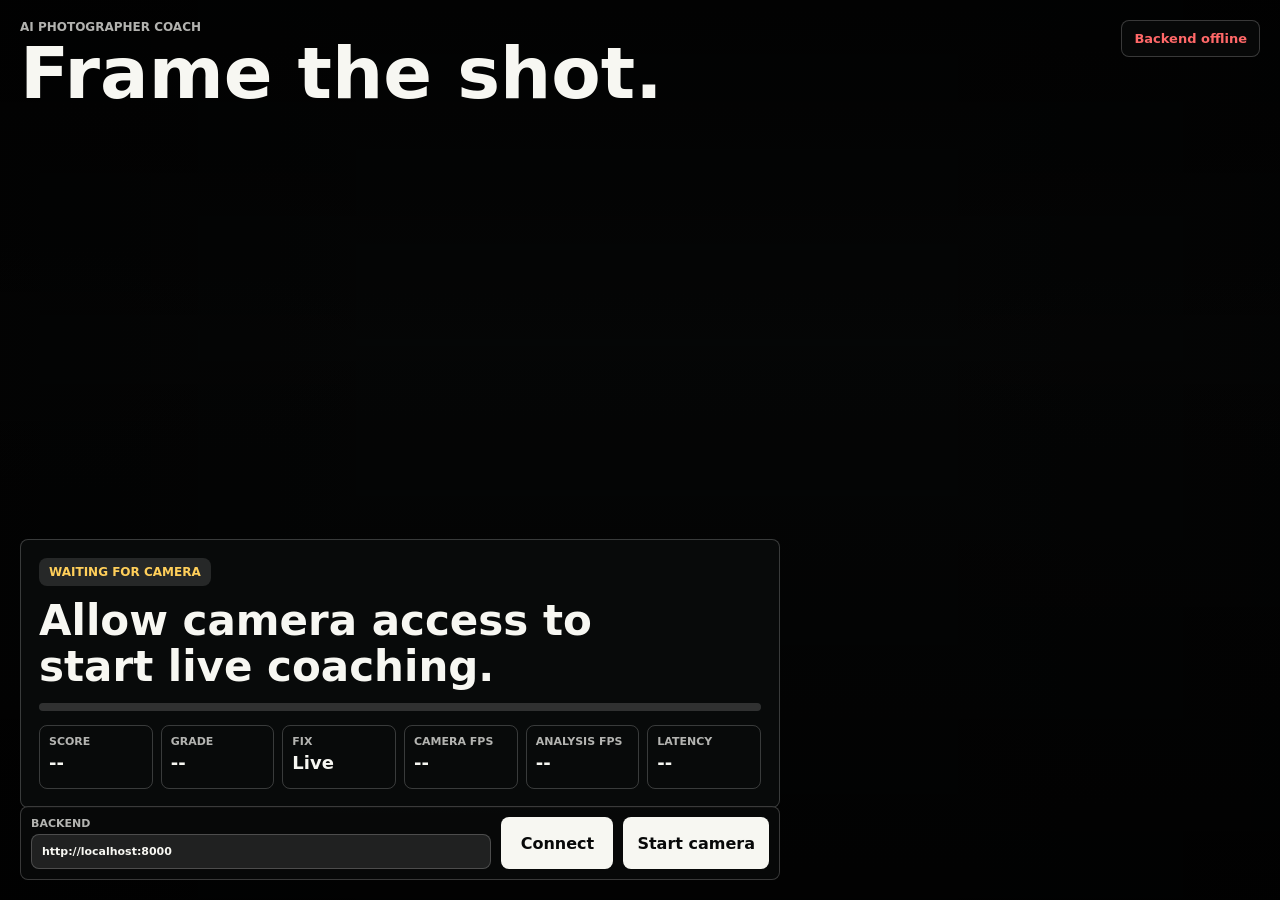
==== Frontend/index.html @ 789a9166 "Initial commit" ====
<!doctype html>
<html lang="en">
  <head>
    <meta charset="utf-8" />
    <meta name="viewport" content="width=device-width, initial-scale=1" />
    <title>AI Photographer Coach</title>
    <link rel="stylesheet" href="styles.css" />
  </head>
  <body>
    <main class="camera-shell">
      <video id="camera" autoplay playsinline muted></video>
      <canvas id="frameCanvas" width="640" height="480" aria-hidden="true"></canvas>

      <section class="top-strip" aria-label="Connection">
        <div>
          <p class="eyebrow">AI Photographer Coach</p>
          <h1>Frame the shot.</h1>
        </div>
        <div class="status-pill" id="serverStatus">Checking backend</div>
      </section>

      <section class="coach-panel" aria-live="polite">
        <div class="readiness" id="readyState">Waiting for camera</div>
        <p class="coach-message" id="coachMessage">Allow camera access to start live coaching.</p>
        <div class="meter">
          <div class="meter-fill" id="scoreMeter"></div>
        </div>
        <div class="metrics-grid">
          <div>
            <span>Score</span>
            <strong id="scoreValue">--</strong>
          </div>
          <div>
            <span>Grade</span>
            <strong id="gradeValue">--</strong>
          </div>
          <div>
            <span>Fix</span>
            <strong id="weakestValue">Live</strong>
          </div>
          <div>
            <span>Camera FPS</span>
            <strong id="captureFps">--</strong>
          </div>
          <div>
            <span>Analysis FPS</span>
            <strong id="analysisFps">--</strong>
          </div>
          <div>
            <span>Latency</span>
            <strong id="latencyValue">--</strong>
          </div>
        </div>
      </section>

      <section class="control-bar" aria-label="Controls">
        <label>
          Backend
          <input id="backendUrl" type="url" value="http://localhost:8000" />
        </label>
        <button id="connectButton" type="button">Connect</button>
        <button id="cameraButton" type="button">Start camera</button>
      </section>
    </main>

    <script src="app.js"></script>
  </body>
</html>
---- Frontend/styles.css ----
:root {
  --ink: #f7f7f2;
  --muted: rgba(247, 247, 242, 0.72);
  --panel: rgba(10, 12, 12, 0.72);
  --panel-strong: rgba(10, 12, 12, 0.86);
  --line: rgba(255, 255, 255, 0.2);
  --ready: #43e07d;
  --warn: #ffcf5a;
  --alert: #ff6868;
  --accent: #4db5ff;
}

* {
  box-sizing: border-box;
}

html,
body {
  width: 100%;
  min-height: 100%;
  margin: 0;
  background: #050606;
  color: var(--ink);
  font-family: Inter, ui-sans-serif, system-ui, -apple-system, BlinkMacSystemFont, "Segoe UI", sans-serif;
}

button,
input {
  font: inherit;
}

.camera-shell {
  position: relative;
  min-height: 100vh;
  overflow: hidden;
  background: #050606;
}

#camera {
  position: absolute;
  inset: 0;
  width: 100%;
  height: 100%;
  object-fit: cover;
  background: #050606;
}

#frameCanvas {
  position: absolute;
  width: 1px;
  height: 1px;
  opacity: 0;
  pointer-events: none;
}

.camera-shell::after {
  content: "";
  position: absolute;
  inset: 0;
  pointer-events: none;
  background:
    linear-gradient(180deg, rgba(0, 0, 0, 0.68) 0%, rgba(0, 0, 0, 0.08) 38%, rgba(0, 0, 0, 0.7) 100%),
    linear-gradient(90deg, rgba(0, 0, 0, 0.46), transparent 34%, transparent 66%, rgba(0, 0, 0, 0.32));
}

.top-strip,
.coach-panel,
.control-bar {
  position: absolute;
  z-index: 2;
}

.top-strip {
  top: 0;
  left: 0;
  right: 0;
  display: flex;
  align-items: flex-start;
  justify-content: space-between;
  gap: 16px;
  padding: 20px;
}

.eyebrow {
  margin: 0 0 5px;
  color: var(--muted);
  font-size: 12px;
  font-weight: 800;
  letter-spacing: 0;
  text-transform: uppercase;
}

h1 {
  margin: 0;
  font-size: clamp(34px, 6vw, 72px);
  line-height: 0.95;
  letter-spacing: 0;
}

.status-pill {
  max-width: 240px;
  border: 1px solid var(--line);
  border-radius: 8px;
  background: var(--panel);
  padding: 10px 12px;
  color: var(--muted);
  font-size: 13px;
  font-weight: 800;
  text-align: right;
  backdrop-filter: blur(14px);
}

.status-pill.ready {
  color: var(--ready);
}

.status-pill.error {
  color: var(--alert);
}

.coach-panel {
  left: 20px;
  right: 20px;
  bottom: 92px;
  max-width: 760px;
  border: 1px solid var(--line);
  border-radius: 8px;
  background: var(--panel-strong);
  padding: 18px;
  backdrop-filter: blur(16px);
}

.readiness {
  width: fit-content;
  border-radius: 8px;
  background: rgba(255, 255, 255, 0.12);
  padding: 7px 10px;
  color: var(--warn);
  font-size: 12px;
  font-weight: 900;
  text-transform: uppercase;
}

.readiness.ready {
  color: var(--ready);
}

.coach-message {
  margin: 12px 0 14px;
  max-width: 680px;
  font-size: clamp(24px, 4vw, 42px);
  line-height: 1.08;
  font-weight: 900;
}

.meter {
  height: 8px;
  overflow: hidden;
  border-radius: 8px;
  background: rgba(255, 255, 255, 0.16);
}

.meter-fill {
  width: 0%;
  height: 100%;
  border-radius: 8px;
  background: var(--accent);
  transition: width 180ms ease, background 180ms ease;
}

.metrics-grid {
  display: grid;
  grid-template-columns: repeat(6, minmax(86px, 1fr));
  gap: 8px;
  margin-top: 14px;
}

.metrics-grid div {
  min-height: 64px;
  border: 1px solid var(--line);
  border-radius: 8px;
  padding: 9px;
}

.metrics-grid span,
.control-bar label {
  display: block;
  color: var(--muted);
  font-size: 11px;
  font-weight: 800;
  text-transform: uppercase;
}

.metrics-grid strong {
  display: block;
  margin-top: 6px;
  overflow: hidden;
  color: var(--ink);
  font-size: 18px;
  line-height: 1.05;
  font-weight: 900;
  text-overflow: ellipsis;
  white-space: nowrap;
}

.control-bar {
  left: 20px;
  right: 20px;
  bottom: 20px;
  display: grid;
  grid-template-columns: minmax(180px, 1fr) auto auto;
  gap: 10px;
  max-width: 760px;
  border: 1px solid var(--line);
  border-radius: 8px;
  background: var(--panel);
  padding: 10px;
  backdrop-filter: blur(16px);
}

.control-bar input {
  width: 100%;
  margin-top: 4px;
  border: 1px solid var(--line);
  border-radius: 8px;
  background: rgba(255, 255, 255, 0.1);
  color: var(--ink);
  padding: 10px;
  outline: none;
}

.control-bar button {
  min-width: 112px;
  border: 0;
  border-radius: 8px;
  background: var(--ink);
  color: #080909;
  padding: 10px 14px;
  font-weight: 900;
  cursor: pointer;
}

.control-bar button.secondary {
  background: var(--accent);
}

@media (max-width: 760px) {
  .top-strip {
    padding: 14px;
  }

  .status-pill {
    max-width: 170px;
    font-size: 12px;
  }

  .coach-panel {
    left: 12px;
    right: 12px;
    bottom: 164px;
    padding: 14px;
  }

  .metrics-grid {
    grid-template-columns: repeat(2, minmax(0, 1fr));
  }

  .control-bar {
    left: 12px;
    right: 12px;
    bottom: 12px;
    grid-template-columns: 1fr 1fr;
  }

  .control-bar label {
    grid-column: 1 / -1;
  }
}
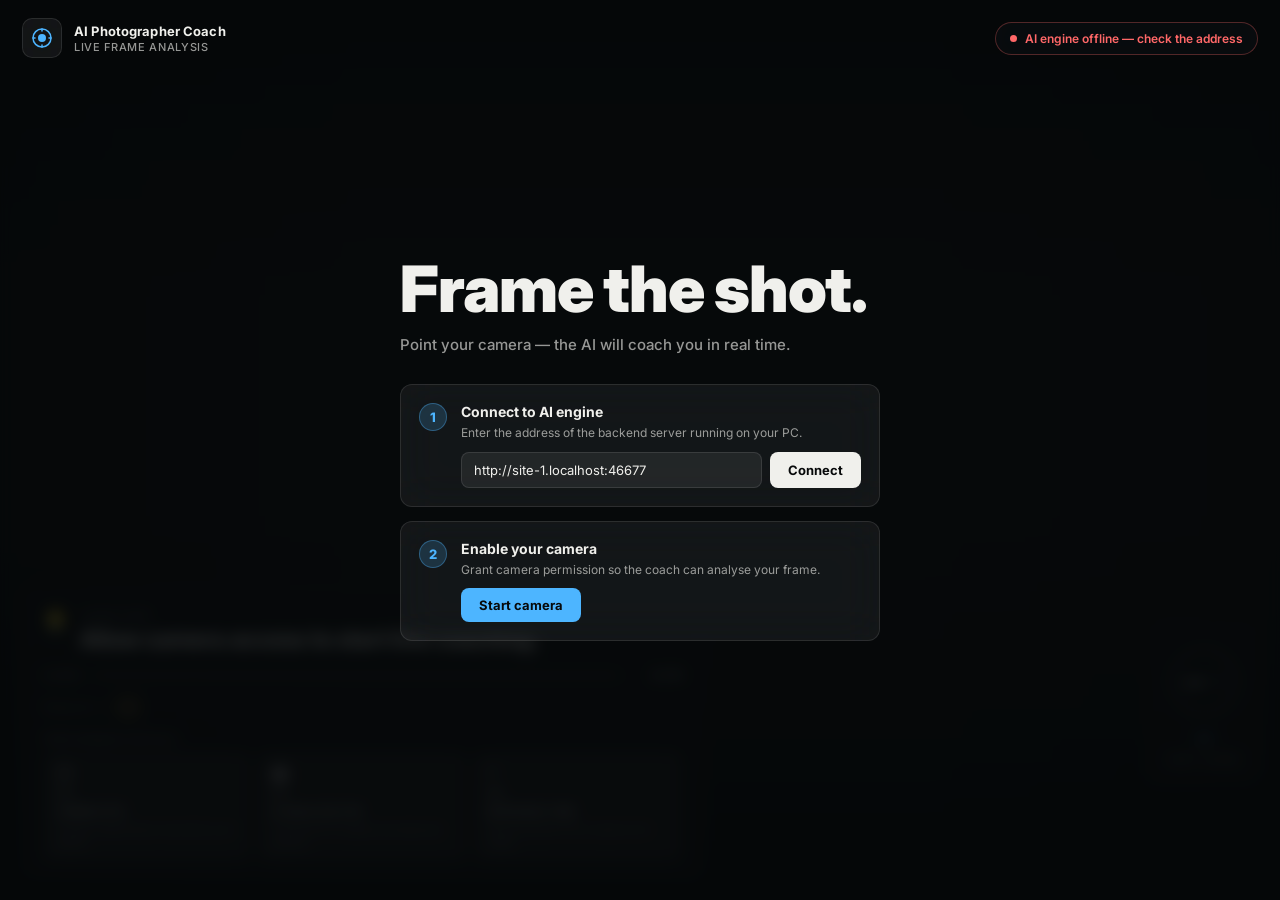
==== commit 389627f7: "camera switch, ui changes." ====
--- a/Frontend/index.html
+++ b/Frontend/index.html
@@ -3,64 +3,207 @@
   <head>
     <meta charset="utf-8" />
     <meta name="viewport" content="width=device-width, initial-scale=1" />
-    <title>AI Photographer Coach</title>
+    <title>AI Photographer Coach — Live Frame Analysis</title>
+    <meta name="description" content="Point your camera at any scene and receive real-time AI coaching on composition, lighting, sharpness and more." />
+    <link rel="preconnect" href="https://fonts.googleapis.com" />
+    <link rel="preconnect" href="https://fonts.gstatic.com" crossorigin />
+    <link href="https://fonts.googleapis.com/css2?family=Inter:wght@400;500;600;700;800;900&display=swap" rel="stylesheet" />
     <link rel="stylesheet" href="styles.css" />
   </head>
   <body>
-    <main class="camera-shell">
-      <video id="camera" autoplay playsinline muted></video>
+
+    <!-- ═══════════════════════════════════════════════
+         LIVE CAMERA FEED — fills the entire viewport
+    ═══════════════════════════════════════════════ -->
+    <main class="camera-shell" id="cameraShell">
+      <video id="camera" autoplay playsinline muted aria-label="Live camera feed"></video>
+
+      <!-- Hidden canvas used only for frame capture — never visible -->
       <canvas id="frameCanvas" width="640" height="480" aria-hidden="true"></canvas>
 
-      <section class="top-strip" aria-label="Connection">
-        <div>
-          <p class="eyebrow">AI Photographer Coach</p>
-          <h1>Frame the shot.</h1>
-        </div>
-        <div class="status-pill" id="serverStatus">Checking backend</div>
+      <!-- ── Viewfinder overlay grid (rule-of-thirds guide) ── -->
+      <div class="viewfinder-grid" id="viewfinderGrid" aria-hidden="true">
+        <div class="vf-line vf-v1"></div>
+        <div class="vf-line vf-v2"></div>
+        <div class="vf-line vf-h1"></div>
+        <div class="vf-line vf-h2"></div>
+        <div class="vf-corner vf-tl"></div>
+        <div class="vf-corner vf-tr"></div>
+        <div class="vf-corner vf-bl"></div>
+        <div class="vf-corner vf-br"></div>
+      </div>
+
+      <!-- Vignette + gradient overlays so text remains legible -->
+      <div class="vignette" aria-hidden="true"></div>
+
+
+      <!-- ════════════════════════════════════════════
+           TOP BAR — App identity + connection status
+      ════════════════════════════════════════════ -->
+      <header class="top-bar" role="banner">
+        <div class="app-identity">
+          <div class="app-logo" aria-hidden="true">
+            <svg width="22" height="22" viewBox="0 0 22 22" fill="none">
+              <circle cx="11" cy="11" r="9" stroke="currentColor" stroke-width="1.5"/>
+              <circle cx="11" cy="11" r="4" fill="currentColor"/>
+              <path d="M11 2v2M11 18v2M2 11h2M18 11h2" stroke="currentColor" stroke-width="1.5" stroke-linecap="round"/>
+            </svg>
+          </div>
+          <div>
+            <p class="app-eyebrow">AI Photographer Coach</p>
+            <p class="app-tagline">Live frame analysis</p>
+          </div>
+        </div>
+
+        <!-- Connection badge — shows whether the AI backend is reachable -->
+        <div class="connection-badge" id="serverStatus" role="status" aria-live="polite">
+          <span class="badge-dot" id="statusDot"></span>
+          <span class="badge-text" id="statusText">Checking AI engine…</span>
+        </div>
+      </header>
+
+
+      <!-- ════════════════════════════════════════════
+           SHOT READINESS — centre-screen, appears over the feed
+      ════════════════════════════════════════════ -->
+      <div class="readiness-badge" id="readinessBadge" aria-live="assertive" aria-label="Shot readiness">
+        <span class="readiness-icon" id="readinessIcon">⏳</span>
+        <span class="readiness-label" id="readinessLabel">Waiting for camera</span>
+      </div>
+
+
+      <!-- ════════════════════════════════════════════
+           SCORE ARC — circular score indicator (right side)
+      ════════════════════════════════════════════ -->
+      <aside class="score-arc-panel" aria-label="Overall shot score">
+        <div class="arc-wrapper">
+          <svg class="arc-svg" viewBox="0 0 80 80" aria-hidden="true">
+            <circle class="arc-track" cx="40" cy="40" r="32"/>
+            <circle class="arc-fill" id="arcFill" cx="40" cy="40" r="32"
+                    stroke-dasharray="201 201"
+                    stroke-dashoffset="201"/>
+          </svg>
+          <div class="arc-center">
+            <strong class="arc-score" id="scoreValue">--</strong>
+            <span class="arc-label">/ 10</span>
+          </div>
+        </div>
+        <p class="arc-grade" id="gradeValue">--</p>
+        <p class="arc-caption">Shot score</p>
+      </aside>
+
+
+      <!-- ════════════════════════════════════════════
+           COACH PANEL — main coaching message + detailed metrics
+      ════════════════════════════════════════════ -->
+      <section class="coach-panel" aria-label="Live coaching feedback" aria-live="polite">
+
+        <!-- Primary coaching tip -->
+        <div class="coach-tip-row">
+          <div class="tip-icon" aria-hidden="true">💡</div>
+          <div class="tip-body">
+            <p class="tip-label">Coach says</p>
+            <p class="coach-message" id="coachMessage">Allow camera access to start live coaching.</p>
+          </div>
+        </div>
+
+        <!-- Score bar -->
+        <div class="score-bar-row" aria-label="Score progress bar">
+          <span class="score-bar-label">Score</span>
+          <div class="score-bar-track">
+            <div class="score-bar-fill" id="scoreMeter"></div>
+          </div>
+          <span class="score-bar-val" id="scoreBarVal">0 / 10</span>
+        </div>
+
+        <!-- Weakest category callout -->
+        <div class="focus-tag-row">
+          <span class="focus-tag-label">Focus on →</span>
+          <span class="focus-tag" id="weakestValue">–</span>
+        </div>
+
+        <!-- Detailed metrics grid -->
+        <div class="metrics-section">
+          <p class="metrics-heading">Performance details</p>
+          <div class="metrics-grid">
+            <div class="metric-card" id="mc-captureFps">
+              <span class="metric-icon" aria-hidden="true">🎥</span>
+              <strong class="metric-val" id="captureFps">--</strong>
+              <span class="metric-name">Camera FPS</span>
+              <span class="metric-hint">Frames captured per second by your device</span>
+            </div>
+            <div class="metric-card" id="mc-analysisFps">
+              <span class="metric-icon" aria-hidden="true">🤖</span>
+              <strong class="metric-val" id="analysisFps">--</strong>
+              <span class="metric-name">AI Analysis FPS</span>
+              <span class="metric-hint">Frames the AI engine processes per second</span>
+            </div>
+            <div class="metric-card" id="mc-latency">
+              <span class="metric-icon" aria-hidden="true">⚡</span>
+              <strong class="metric-val" id="latencyValue">--</strong>
+              <span class="metric-name">Response Time</span>
+              <span class="metric-hint">Round-trip time from camera to AI result</span>
+            </div>
+          </div>
+        </div>
+
       </section>
 
-      <section class="coach-panel" aria-live="polite">
-        <div class="readiness" id="readyState">Waiting for camera</div>
-        <p class="coach-message" id="coachMessage">Allow camera access to start live coaching.</p>
-        <div class="meter">
-          <div class="meter-fill" id="scoreMeter"></div>
-        </div>
-        <div class="metrics-grid">
-          <div>
-            <span>Score</span>
-            <strong id="scoreValue">--</strong>
-          </div>
-          <div>
-            <span>Grade</span>
-            <strong id="gradeValue">--</strong>
-          </div>
-          <div>
-            <span>Fix</span>
-            <strong id="weakestValue">Live</strong>
-          </div>
-          <div>
-            <span>Camera FPS</span>
-            <strong id="captureFps">--</strong>
-          </div>
-          <div>
-            <span>Analysis FPS</span>
-            <strong id="analysisFps">--</strong>
-          </div>
-          <div>
-            <span>Latency</span>
-            <strong id="latencyValue">--</strong>
-          </div>
-        </div>
-      </section>
-
-      <section class="control-bar" aria-label="Controls">
-        <label>
-          Backend
-          <input id="backendUrl" type="url" value="http://localhost:8000" />
-        </label>
-        <button id="connectButton" type="button">Connect</button>
-        <button id="cameraButton" type="button">Start camera</button>
-      </section>
+
+      <!-- ════════════════════════════════════════════
+           SETUP PANEL — shown only before camera starts
+           Guides the user step-by-step
+      ════════════════════════════════════════════ -->
+      <div class="setup-panel" id="setupPanel">
+        <div class="setup-inner">
+          <h1 class="setup-title">Frame the shot.</h1>
+          <p class="setup-subtitle">Point your camera — the AI will coach you in real time.</p>
+
+          <ol class="setup-steps" aria-label="Setup steps">
+            <li class="setup-step" id="step1">
+              <span class="step-num">1</span>
+              <div class="step-body">
+                <strong>Connect to AI engine</strong>
+                <p>Enter the address of the backend server running on your PC.</p>
+                <div class="step-input-row">
+                  <label for="backendUrl" class="sr-only">Backend server URL</label>
+                  <input id="backendUrl" type="url" placeholder="http://localhost:8000" autocomplete="off" spellcheck="false" />
+                  <button id="connectButton" type="button">Connect</button>
+                </div>
+              </div>
+            </li>
+            <li class="setup-step" id="step2">
+              <span class="step-num">2</span>
+              <div class="step-body">
+                <strong>Enable your camera</strong>
+                <p>Grant camera permission so the coach can analyse your frame.</p>
+                <button id="cameraButton" type="button" class="btn-primary">Start camera</button>
+              </div>
+            </li>
+          </ol>
+        </div>
+      </div>
+
+
+      <!-- ════════════════════════════════════════════
+           FLOATING ACTION CONTROLS — shown while camera is live
+      ════════════════════════════════════════════ -->
+      <nav class="float-controls" id="floatControls" aria-label="Camera controls" style="display:none">
+        <button id="switchCameraButton" type="button" class="fab" aria-label="Switch camera lens" title="Switch lens">
+          <svg width="20" height="20" viewBox="0 0 24 24" fill="none" stroke="currentColor" stroke-width="2" stroke-linecap="round" stroke-linejoin="round">
+            <path d="M20 7h-9m0 0l3-3m-3 3l3 3M4 17h9m0 0l-3 3m3-3l-3-3"/>
+          </svg>
+          <span>Switch lens</span>
+        </button>
+        <button id="reconnectButton" type="button" class="fab fab-secondary" aria-label="Reconnect to AI engine" title="Reconnect AI">
+          <svg width="20" height="20" viewBox="0 0 24 24" fill="none" stroke="currentColor" stroke-width="2" stroke-linecap="round" stroke-linejoin="round">
+            <path d="M23 4v6h-6"/><path d="M1 20v-6h6"/>
+            <path d="M3.51 9a9 9 0 0 1 14.85-3.36L23 10M1 14l4.64 4.36A9 9 0 0 0 20.49 15"/>
+          </svg>
+          <span>Reconnect AI</span>
+        </button>
+      </nav>
+
     </main>
 
     <script src="app.js"></script>
--- a/Frontend/styles.css
+++ b/Frontend/styles.css
@@ -1,278 +1,763 @@
+/* ═══════════════════════════════════════════════════════════════
+   AI PHOTOGRAPHER COACH — Premium dark UI
+   Design: dark glassmorphism, accent blue, animated meter, arc
+═══════════════════════════════════════════════════════════════ */
+
+/* ── Design tokens ────────────────────────────────────────────── */
 :root {
-  --ink: #f7f7f2;
-  --muted: rgba(247, 247, 242, 0.72);
-  --panel: rgba(10, 12, 12, 0.72);
-  --panel-strong: rgba(10, 12, 12, 0.86);
-  --line: rgba(255, 255, 255, 0.2);
-  --ready: #43e07d;
-  --warn: #ffcf5a;
-  --alert: #ff6868;
-  --accent: #4db5ff;
-}
-
-* {
-  box-sizing: border-box;
-}
-
-html,
-body {
-  width: 100%;
-  min-height: 100%;
-  margin: 0;
-  background: #050606;
-  color: var(--ink);
-  font-family: Inter, ui-sans-serif, system-ui, -apple-system, BlinkMacSystemFont, "Segoe UI", sans-serif;
-}
-
-button,
-input {
-  font: inherit;
-}
-
+  --ink:          #f0f0ec;
+  --ink-dim:      rgba(240, 240, 236, 0.62);
+  --ink-ghost:    rgba(240, 240, 236, 0.36);
+  --bg:           #07090a;
+  --panel:        rgba(10, 14, 16, 0.76);
+  --panel-heavy:  rgba(7,  10, 12, 0.88);
+  --glass:        rgba(255, 255, 255, 0.06);
+  --glass-hover:  rgba(255, 255, 255, 0.10);
+  --border:       rgba(255, 255, 255, 0.10);
+  --border-glow:  rgba(77, 181, 255, 0.30);
+
+  --accent:       #4db5ff;
+  --accent-glow:  rgba(77, 181, 255, 0.18);
+  --ready:        #3de87a;
+  --ready-glow:   rgba(61, 232, 122, 0.18);
+  --warn:         #ffcf5a;
+  --warn-glow:    rgba(255, 207, 90, 0.18);
+  --danger:       #ff6868;
+  --danger-glow:  rgba(255, 104, 104, 0.18);
+
+  --radius:       12px;
+  --radius-sm:    8px;
+  --radius-pill:  99px;
+
+  --blur:         blur(20px) saturate(160%);
+  --blur-heavy:   blur(28px) saturate(180%);
+
+  --transition:   160ms cubic-bezier(.4, 0, .2, 1);
+  --font:         'Inter', ui-sans-serif, system-ui, -apple-system, sans-serif;
+}
+
+/* ── Reset ────────────────────────────────────────────────────── */
+*, *::before, *::after { box-sizing: border-box; margin: 0; padding: 0; }
+
+html, body {
+  width: 100%; height: 100%;
+  background: var(--bg);
+  color: var(--ink);
+  font-family: var(--font);
+  -webkit-font-smoothing: antialiased;
+  -moz-osx-font-smoothing: grayscale;
+}
+
+button, input { font: inherit; }
+
+.sr-only {
+  position: absolute;
+  width: 1px; height: 1px;
+  padding: 0; margin: -1px;
+  overflow: hidden; clip: rect(0,0,0,0);
+  white-space: nowrap; border: 0;
+}
+
+
+/* ═══════════════════════════════════════════════════════════════
+   CAMERA SHELL
+═══════════════════════════════════════════════════════════════ */
 .camera-shell {
   position: relative;
-  min-height: 100vh;
+  width: 100vw;
+  height: 100dvh;
   overflow: hidden;
-  background: #050606;
+  background: var(--bg);
 }
 
 #camera {
   position: absolute;
   inset: 0;
-  width: 100%;
-  height: 100%;
+  width: 100%; height: 100%;
   object-fit: cover;
-  background: #050606;
+  background: #0a0c0e;
 }
 
 #frameCanvas {
   position: absolute;
-  width: 1px;
-  height: 1px;
+  width: 1px; height: 1px;
   opacity: 0;
   pointer-events: none;
 }
 
-.camera-shell::after {
-  content: "";
+
+/* ── Vignette ─────────────────────────────────────────────────── */
+.vignette {
   position: absolute;
   inset: 0;
   pointer-events: none;
+  z-index: 1;
   background:
-    linear-gradient(180deg, rgba(0, 0, 0, 0.68) 0%, rgba(0, 0, 0, 0.08) 38%, rgba(0, 0, 0, 0.7) 100%),
-    linear-gradient(90deg, rgba(0, 0, 0, 0.46), transparent 34%, transparent 66%, rgba(0, 0, 0, 0.32));
-}
-
-.top-strip,
+    linear-gradient(180deg,
+      rgba(0,0,0,.72) 0%,
+      rgba(0,0,0,.02) 32%,
+      rgba(0,0,0,.02) 58%,
+      rgba(0,0,0,.80) 100%),
+    linear-gradient(90deg,
+      rgba(0,0,0,.42), transparent 30%,
+      transparent 70%, rgba(0,0,0,.32));
+}
+
+
+/* ── Rule-of-thirds viewfinder grid ──────────────────────────── */
+.viewfinder-grid {
+  position: absolute;
+  inset: 0;
+  z-index: 1;
+  pointer-events: none;
+  opacity: 0;
+  transition: opacity 600ms ease;
+}
+.viewfinder-grid.visible { opacity: 1; }
+
+.vf-line {
+  position: absolute;
+  background: rgba(255,255,255,.12);
+}
+.vf-v1 { left: 33.33%; top: 0; width: 1px; height: 100%; }
+.vf-v2 { left: 66.66%; top: 0; width: 1px; height: 100%; }
+.vf-h1 { top: 33.33%; left: 0; width: 100%; height: 1px; }
+.vf-h2 { top: 66.66%; left: 0; width: 100%; height: 1px; }
+
+/* Corner brackets */
+.vf-corner {
+  position: absolute;
+  width: 22px; height: 22px;
+  border-color: rgba(255,255,255,.55);
+  border-style: solid;
+}
+.vf-tl { top: 14%; left: 12%; border-width: 2px 0 0 2px; }
+.vf-tr { top: 14%; right: 12%; border-width: 2px 2px 0 0; }
+.vf-bl { bottom: 14%; left: 12%; border-width: 0 0 2px 2px; }
+.vf-br { bottom: 14%; right: 12%; border-width: 0 2px 2px 0; }
+
+
+/* ═══════════════════════════════════════════════════════════════
+   ALL OVERLAYS — z-index stack above camera + vignette
+═══════════════════════════════════════════════════════════════ */
+.top-bar,
+.readiness-badge,
+.score-arc-panel,
 .coach-panel,
-.control-bar {
+.float-controls {
   position: absolute;
   z-index: 2;
 }
 
-.top-strip {
-  top: 0;
-  left: 0;
-  right: 0;
-  display: flex;
-  align-items: flex-start;
+/* Top bar + float controls must sit above the setup panel overlay */
+.top-bar        { z-index: 10; }
+.float-controls { z-index: 10; }
+
+/* Setup panel sits above camera but below top-bar */
+.setup-panel { position: absolute; z-index: 5; }
+
+
+/* ═══════════════════════════════════════════════════════════════
+   TOP BAR — identity + connection badge
+═══════════════════════════════════════════════════════════════ */
+.top-bar {
+  top: 0; left: 0; right: 0;
+  display: flex;
+  align-items: center;
   justify-content: space-between;
   gap: 16px;
+  padding: 18px 22px;
+}
+
+.app-identity {
+  display: flex;
+  align-items: center;
+  gap: 12px;
+}
+
+.app-logo {
+  display: flex;
+  align-items: center;
+  justify-content: center;
+  width: 40px; height: 40px;
+  border-radius: 10px;
+  background: var(--glass);
+  border: 1px solid var(--border);
+  backdrop-filter: var(--blur);
+  color: var(--accent);
+  flex-shrink: 0;
+}
+
+.app-eyebrow {
+  font-size: 13px;
+  font-weight: 700;
+  color: var(--ink);
+  letter-spacing: .01em;
+}
+.app-tagline {
+  font-size: 11px;
+  font-weight: 500;
+  color: var(--ink-dim);
+  margin-top: 1px;
+  text-transform: uppercase;
+  letter-spacing: .06em;
+}
+
+/* Connection badge */
+.connection-badge {
+  display: flex;
+  align-items: center;
+  gap: 8px;
+  padding: 8px 14px;
+  border-radius: var(--radius-pill);
+  background: var(--panel);
+  border: 1px solid var(--border);
+  backdrop-filter: var(--blur);
+  font-size: 12px;
+  font-weight: 600;
+  color: var(--ink-dim);
+  transition: border-color var(--transition), color var(--transition);
+}
+.connection-badge.ready {
+  border-color: rgba(61, 232, 122, 0.30);
+  color: var(--ready);
+}
+.connection-badge.error {
+  border-color: rgba(255, 104, 104, 0.30);
+  color: var(--danger);
+}
+
+.badge-dot {
+  width: 7px; height: 7px;
+  border-radius: 50%;
+  background: currentColor;
+  animation: pulse-dot 2s ease-in-out infinite;
+}
+@keyframes pulse-dot {
+  0%, 100% { opacity: 1; }
+  50%       { opacity: .4; }
+}
+
+
+/* ═══════════════════════════════════════════════════════════════
+   SHOT READINESS BADGE — centred, large, decisive
+═══════════════════════════════════════════════════════════════ */
+.readiness-badge {
+  top: 50%;
+  left: 50%;
+  transform: translate(-50%, -50%);
+  display: flex;
+  flex-direction: column;
+  align-items: center;
+  gap: 8px;
+  pointer-events: none;
+  opacity: 0;
+  transition: opacity 300ms ease;
+}
+.readiness-badge.visible { opacity: 1; }
+
+.readiness-icon {
+  font-size: 40px;
+  filter: drop-shadow(0 0 12px rgba(0,0,0,.8));
+  transition: var(--transition);
+}
+.readiness-label {
+  font-size: 14px;
+  font-weight: 700;
+  letter-spacing: .04em;
+  text-transform: uppercase;
+  padding: 6px 18px;
+  border-radius: var(--radius-pill);
+  background: var(--panel-heavy);
+  border: 1px solid var(--border);
+  backdrop-filter: var(--blur);
+  color: var(--warn);
+  transition: color var(--transition), border-color var(--transition), background var(--transition);
+}
+.readiness-badge.ready .readiness-label {
+  color: var(--ready);
+  border-color: rgba(61, 232, 122, 0.30);
+  background: rgba(61, 232, 122, 0.08);
+}
+
+
+/* ═══════════════════════════════════════════════════════════════
+   SCORE ARC — right side floating card
+═══════════════════════════════════════════════════════════════ */
+.score-arc-panel {
+  right: 22px;
+  bottom: 120px;
+  width: 108px;
+  display: flex;
+  flex-direction: column;
+  align-items: center;
+  gap: 4px;
+  padding: 18px 14px 14px;
+  border-radius: var(--radius);
+  background: var(--panel-heavy);
+  border: 1px solid var(--border);
+  backdrop-filter: var(--blur-heavy);
+  text-align: center;
+}
+
+/* Wrapper so arc-center can be centred over the SVG */
+.arc-wrapper {
+  position: relative;
+  display: inline-flex;
+  align-items: center;
+  justify-content: center;
+}
+
+.arc-svg {
+  width: 80px; height: 80px;
+  transform: rotate(-90deg);
+}
+.arc-track {
+  fill: none;
+  stroke: rgba(255,255,255,.10);
+  stroke-width: 5;
+}
+.arc-fill {
+  fill: none;
+  stroke: var(--accent);
+  stroke-width: 5;
+  stroke-linecap: round;
+  transition: stroke-dashoffset 300ms cubic-bezier(.4,0,.2,1),
+              stroke 300ms ease;
+}
+.arc-fill.ready  { stroke: var(--ready); }
+.arc-fill.warn   { stroke: var(--warn); }
+.arc-fill.danger { stroke: var(--danger); }
+
+.arc-center {
+  position: absolute;
+  top: 0; left: 0; right: 0; bottom: 0;
+  display: flex;
+  align-items: center;
+  justify-content: center;
+  gap: 2px;
+  pointer-events: none;
+}
+.arc-score {
+  font-size: 22px;
+  font-weight: 900;
+  color: var(--ink);
+  line-height: 1;
+}
+.arc-label {
+  font-size: 10px;
+  font-weight: 600;
+  color: var(--ink-ghost);
+}
+.arc-grade {
+  font-size: 20px;
+  font-weight: 900;
+  color: var(--accent);
+  letter-spacing: .02em;
+  transition: color var(--transition);
+}
+.arc-grade.ready-color  { color: var(--ready); }
+.arc-grade.warn-color   { color: var(--warn); }
+.arc-grade.danger-color { color: var(--danger); }
+.arc-caption {
+  font-size: 10px;
+  font-weight: 600;
+  color: var(--ink-ghost);
+  text-transform: uppercase;
+  letter-spacing: .06em;
+}
+
+/* The panel itself is already in the absolute z-index stack via the shared rule above */
+
+
+/* ═══════════════════════════════════════════════════════════════
+   COACH PANEL — bottom left, main coaching area
+═══════════════════════════════════════════════════════════════ */
+.coach-panel {
+  left: 22px;
+  right: 148px;    /* leave room for the score arc */
+  bottom: 22px;
+  max-width: 680px;
+  border-radius: var(--radius);
+  background: var(--panel-heavy);
+  border: 1px solid var(--border);
+  backdrop-filter: var(--blur-heavy);
+  padding: 18px 20px 16px;
+  display: flex;
+  flex-direction: column;
+  gap: 14px;
+}
+
+/* Coaching tip row */
+.coach-tip-row {
+  display: flex;
+  gap: 12px;
+  align-items: flex-start;
+}
+.tip-icon {
+  font-size: 20px;
+  flex-shrink: 0;
+  margin-top: 1px;
+}
+.tip-body { flex: 1; min-width: 0; }
+.tip-label {
+  font-size: 10px;
+  font-weight: 700;
+  text-transform: uppercase;
+  letter-spacing: .08em;
+  color: var(--ink-ghost);
+  margin-bottom: 4px;
+}
+.coach-message {
+  font-size: clamp(15px, 2.2vw, 22px);
+  font-weight: 700;
+  line-height: 1.3;
+  color: var(--ink);
+}
+
+/* Score bar */
+.score-bar-row {
+  display: flex;
+  align-items: center;
+  gap: 10px;
+}
+.score-bar-label {
+  font-size: 10px;
+  font-weight: 700;
+  text-transform: uppercase;
+  letter-spacing: .06em;
+  color: var(--ink-ghost);
+  width: 38px;
+  flex-shrink: 0;
+}
+.score-bar-track {
+  flex: 1;
+  height: 5px;
+  border-radius: var(--radius-pill);
+  background: rgba(255,255,255,.10);
+  overflow: hidden;
+}
+.score-bar-fill {
+  width: 0%;
+  height: 100%;
+  border-radius: var(--radius-pill);
+  background: var(--accent);
+  transition: width 220ms cubic-bezier(.4,0,.2,1),
+              background 220ms ease;
+}
+.score-bar-val {
+  font-size: 11px;
+  font-weight: 700;
+  color: var(--ink-dim);
+  flex-shrink: 0;
+  width: 50px;
+  text-align: right;
+}
+
+/* Focus tag */
+.focus-tag-row {
+  display: flex;
+  align-items: center;
+  gap: 8px;
+}
+.focus-tag-label {
+  font-size: 11px;
+  font-weight: 600;
+  color: var(--ink-ghost);
+}
+.focus-tag {
+  display: inline-block;
+  padding: 3px 10px;
+  border-radius: var(--radius-pill);
+  background: rgba(255, 207, 90, 0.12);
+  border: 1px solid rgba(255, 207, 90, 0.28);
+  color: var(--warn);
+  font-size: 11px;
+  font-weight: 700;
+  text-transform: capitalize;
+  letter-spacing: .02em;
+  transition: var(--transition);
+}
+
+/* Metrics section */
+.metrics-section { display: flex; flex-direction: column; gap: 8px; }
+.metrics-heading {
+  font-size: 10px;
+  font-weight: 700;
+  text-transform: uppercase;
+  letter-spacing: .08em;
+  color: var(--ink-ghost);
+}
+.metrics-grid {
+  display: grid;
+  grid-template-columns: repeat(3, 1fr);
+  gap: 8px;
+}
+.metric-card {
+  border-radius: var(--radius-sm);
+  background: var(--glass);
+  border: 1px solid var(--border);
+  padding: 10px 12px;
+  display: flex;
+  flex-direction: column;
+  gap: 2px;
+  cursor: default;
+  transition: background var(--transition), border-color var(--transition);
+  position: relative;
+}
+.metric-card:hover { background: var(--glass-hover); }
+.metric-icon { font-size: 14px; margin-bottom: 2px; }
+.metric-val {
+  font-size: 17px;
+  font-weight: 800;
+  color: var(--ink);
+  line-height: 1;
+}
+.metric-name {
+  font-size: 10px;
+  font-weight: 700;
+  text-transform: uppercase;
+  letter-spacing: .05em;
+  color: var(--ink-dim);
+  margin-top: 2px;
+}
+.metric-hint {
+  font-size: 10px;
+  color: var(--ink-ghost);
+  line-height: 1.35;
+  margin-top: 4px;
+}
+
+
+/* ═══════════════════════════════════════════════════════════════
+   SETUP PANEL — shown before camera is started
+═══════════════════════════════════════════════════════════════ */
+.setup-panel {
+  inset: 0;
+  display: flex;
+  align-items: center;
+  justify-content: center;
+  background: rgba(7, 9, 10, 0.82);
+  backdrop-filter: blur(8px);
   padding: 20px;
 }
-
-.eyebrow {
-  margin: 0 0 5px;
-  color: var(--muted);
-  font-size: 12px;
-  font-weight: 800;
-  letter-spacing: 0;
-  text-transform: uppercase;
-}
-
-h1 {
-  margin: 0;
-  font-size: clamp(34px, 6vw, 72px);
-  line-height: 0.95;
-  letter-spacing: 0;
-}
-
-.status-pill {
-  max-width: 240px;
-  border: 1px solid var(--line);
-  border-radius: 8px;
-  background: var(--panel);
-  padding: 10px 12px;
-  color: var(--muted);
+.setup-panel.hidden { display: none; }
+
+.setup-inner {
+  width: 100%;
+  max-width: 480px;
+  display: flex;
+  flex-direction: column;
+  gap: 28px;
+}
+
+.setup-title {
+  font-size: clamp(36px, 7vw, 64px);
+  font-weight: 900;
+  line-height: .95;
+  letter-spacing: -.02em;
+  color: var(--ink);
+}
+.setup-subtitle {
+  font-size: 15px;
+  font-weight: 500;
+  color: var(--ink-dim);
+  margin-top: -14px;
+  line-height: 1.5;
+}
+
+.setup-steps {
+  list-style: none;
+  display: flex;
+  flex-direction: column;
+  gap: 14px;
+}
+.setup-step {
+  display: flex;
+  gap: 14px;
+  align-items: flex-start;
+  padding: 18px;
+  border-radius: var(--radius);
+  background: var(--glass);
+  border: 1px solid var(--border);
+  backdrop-filter: var(--blur);
+  transition: border-color var(--transition);
+}
+.setup-step.done {
+  border-color: rgba(61, 232, 122, 0.30);
+  background: rgba(61, 232, 122, 0.05);
+}
+
+.step-num {
+  display: flex;
+  align-items: center;
+  justify-content: center;
+  width: 28px; height: 28px;
+  border-radius: 50%;
+  background: var(--accent-glow);
+  border: 1px solid rgba(77, 181, 255, 0.35);
+  color: var(--accent);
   font-size: 13px;
   font-weight: 800;
-  text-align: right;
-  backdrop-filter: blur(14px);
-}
-
-.status-pill.ready {
+  flex-shrink: 0;
+}
+.setup-step.done .step-num {
+  background: var(--ready-glow);
+  border-color: rgba(61, 232, 122, 0.40);
   color: var(--ready);
 }
 
-.status-pill.error {
-  color: var(--alert);
-}
-
-.coach-panel {
-  left: 20px;
-  right: 20px;
-  bottom: 92px;
-  max-width: 760px;
-  border: 1px solid var(--line);
-  border-radius: 8px;
-  background: var(--panel-strong);
-  padding: 18px;
-  backdrop-filter: blur(16px);
-}
-
-.readiness {
-  width: fit-content;
-  border-radius: 8px;
-  background: rgba(255, 255, 255, 0.12);
-  padding: 7px 10px;
-  color: var(--warn);
+.step-body { flex: 1; min-width: 0; }
+.step-body strong {
+  display: block;
+  font-size: 14px;
+  font-weight: 700;
+  color: var(--ink);
+  margin-bottom: 4px;
+}
+.step-body p {
   font-size: 12px;
-  font-weight: 900;
-  text-transform: uppercase;
-}
-
-.readiness.ready {
-  color: var(--ready);
-}
-
-.coach-message {
-  margin: 12px 0 14px;
-  max-width: 680px;
-  font-size: clamp(24px, 4vw, 42px);
-  line-height: 1.08;
-  font-weight: 900;
-}
-
-.meter {
-  height: 8px;
-  overflow: hidden;
-  border-radius: 8px;
-  background: rgba(255, 255, 255, 0.16);
-}
-
-.meter-fill {
-  width: 0%;
-  height: 100%;
-  border-radius: 8px;
+  color: var(--ink-dim);
+  line-height: 1.45;
+  margin-bottom: 10px;
+}
+
+.step-input-row {
+  display: flex;
+  gap: 8px;
+}
+.step-input-row input {
+  flex: 1;
+  min-width: 0;
+  padding: 9px 12px;
+  border-radius: var(--radius-sm);
+  background: rgba(255,255,255,.07);
+  border: 1px solid var(--border);
+  color: var(--ink);
+  font-size: 13px;
+  outline: none;
+  transition: border-color var(--transition), background var(--transition);
+}
+.step-input-row input:focus {
+  border-color: var(--accent);
+  background: rgba(77, 181, 255, 0.07);
+}
+.step-input-row input::placeholder { color: var(--ink-ghost); }
+
+button {
+  cursor: pointer;
+  border: none;
+  border-radius: var(--radius-sm);
+  padding: 9px 18px;
+  font-size: 13px;
+  font-weight: 700;
+  background: var(--ink);
+  color: #07090a;
+  transition: opacity var(--transition), transform var(--transition);
+}
+button:hover  { opacity: .85; }
+button:active { transform: scale(.97); }
+
+.btn-primary {
   background: var(--accent);
-  transition: width 180ms ease, background 180ms ease;
-}
-
-.metrics-grid {
-  display: grid;
-  grid-template-columns: repeat(6, minmax(86px, 1fr));
+  color: #07090a;
+}
+
+
+/* ═══════════════════════════════════════════════════════════════
+   FLOATING ACTION CONTROLS — when camera is live
+═══════════════════════════════════════════════════════════════ */
+.float-controls {
+  bottom: 22px;
+  right: 22px;
+  display: flex;
+  flex-direction: column;
+  gap: 10px;
+  align-items: flex-end;
+}
+
+.fab {
+  display: flex;
+  align-items: center;
   gap: 8px;
-  margin-top: 14px;
-}
-
-.metrics-grid div {
-  min-height: 64px;
-  border: 1px solid var(--line);
-  border-radius: 8px;
-  padding: 9px;
-}
-
-.metrics-grid span,
-.control-bar label {
-  display: block;
-  color: var(--muted);
-  font-size: 11px;
-  font-weight: 800;
-  text-transform: uppercase;
-}
-
-.metrics-grid strong {
-  display: block;
-  margin-top: 6px;
-  overflow: hidden;
-  color: var(--ink);
-  font-size: 18px;
-  line-height: 1.05;
-  font-weight: 900;
-  text-overflow: ellipsis;
-  white-space: nowrap;
-}
-
-.control-bar {
-  left: 20px;
-  right: 20px;
-  bottom: 20px;
-  display: grid;
-  grid-template-columns: minmax(180px, 1fr) auto auto;
-  gap: 10px;
-  max-width: 760px;
-  border: 1px solid var(--line);
-  border-radius: 8px;
-  background: var(--panel);
-  padding: 10px;
-  backdrop-filter: blur(16px);
-}
-
-.control-bar input {
-  width: 100%;
-  margin-top: 4px;
-  border: 1px solid var(--line);
-  border-radius: 8px;
-  background: rgba(255, 255, 255, 0.1);
-  color: var(--ink);
-  padding: 10px;
-  outline: none;
-}
-
-.control-bar button {
-  min-width: 112px;
-  border: 0;
-  border-radius: 8px;
-  background: var(--ink);
-  color: #080909;
   padding: 10px 14px;
-  font-weight: 900;
-  cursor: pointer;
-}
-
-.control-bar button.secondary {
-  background: var(--accent);
-}
-
-@media (max-width: 760px) {
-  .top-strip {
-    padding: 14px;
+  border-radius: var(--radius-pill);
+  background: var(--panel-heavy);
+  border: 1px solid var(--border);
+  backdrop-filter: var(--blur);
+  color: var(--ink);
+  font-size: 12px;
+  font-weight: 700;
+  transition: background var(--transition), border-color var(--transition), transform var(--transition);
+}
+.fab:hover  { background: var(--glass-hover); border-color: rgba(255,255,255,.20); }
+.fab:active { transform: scale(.96); }
+.fab-secondary { color: var(--accent); border-color: rgba(77, 181, 255, 0.25); }
+
+
+/* ═══════════════════════════════════════════════════════════════
+   MOBILE  ≤ 768px wide  or  ≤ 640px tall
+═══════════════════════════════════════════════════════════════ */
+@media (max-width: 768px), (max-height: 640px) {
+
+  /* Hide app identity text on tiny screens */
+  .app-tagline { display: none; }
+
+  /* Slimmer connection badge */
+  .connection-badge {
+    font-size: 11px;
+    padding: 6px 10px;
   }
 
-  .status-pill {
-    max-width: 170px;
-    font-size: 12px;
+  /* Score arc: move to top-right inline with badge, smaller */
+  .score-arc-panel {
+    top: 60px; right: 12px;
+    bottom: auto;
+    width: 88px;
+    padding: 12px 10px 10px;
   }
-
+  .arc-svg { width: 64px; height: 64px; }
+  .arc-score { font-size: 18px; }
+  .arc-grade { font-size: 16px; }
+
+  /* Coach panel: full-width strip at bottom */
   .coach-panel {
-    left: 12px;
+    left: 0; right: 0; bottom: 0;
+    max-width: none;
+    border-radius: 0;
+    border-left: none; border-right: none; border-bottom: none;
+    padding: 10px 16px 14px;
+    gap: 8px;
+  }
+
+  .tip-icon { display: none; }
+  .coach-message {
+    font-size: 14px;
+    -webkit-line-clamp: 2;
+    -webkit-box-orient: vertical;
+    display: -webkit-box;
+    overflow: hidden;
+  }
+  .metrics-section { display: none; }
+
+  /* Readiness badge: smaller */
+  .readiness-icon { font-size: 28px; }
+  .readiness-label { font-size: 11px; padding: 4px 14px; }
+
+  /* Float controls: row at bottom */
+  .float-controls {
+    bottom: auto;
+    top: 10px;
     right: 12px;
-    bottom: 164px;
-    padding: 14px;
+    flex-direction: row;
   }
-
-  .metrics-grid {
-    grid-template-columns: repeat(2, minmax(0, 1fr));
-  }
-
-  .control-bar {
-    left: 12px;
-    right: 12px;
-    bottom: 12px;
-    grid-template-columns: 1fr 1fr;
-  }
-
-  .control-bar label {
-    grid-column: 1 / -1;
-  }
-}
+  .fab span { display: none; }
+  .fab { padding: 9px; border-radius: 50%; }
+}
+
+@media (max-height: 460px) {
+  .readiness-badge { display: none; }
+  .score-arc-panel { display: none; }
+  .coach-panel { gap: 5px; padding: 7px 14px 10px; }
+  .score-bar-row, .focus-tag-row { display: none; }
+}
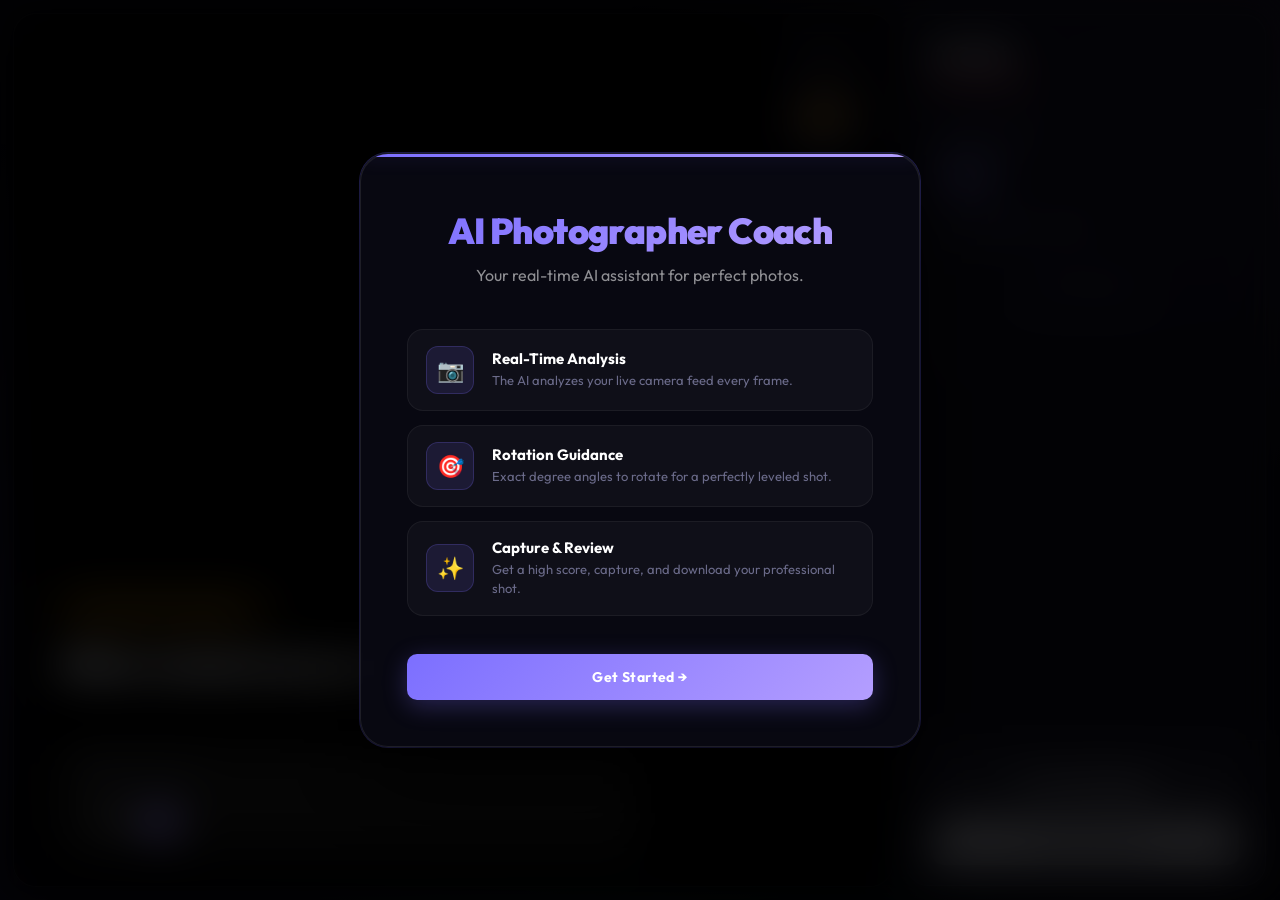
==== commit 8882fe37: "multiple changes" ====
--- a/Frontend/index.html
+++ b/Frontend/index.html
@@ -3,208 +3,180 @@
   <head>
     <meta charset="utf-8" />
     <meta name="viewport" content="width=device-width, initial-scale=1" />
-    <title>AI Photographer Coach — Live Frame Analysis</title>
-    <meta name="description" content="Point your camera at any scene and receive real-time AI coaching on composition, lighting, sharpness and more." />
-    <link rel="preconnect" href="https://fonts.googleapis.com" />
-    <link rel="preconnect" href="https://fonts.gstatic.com" crossorigin />
-    <link href="https://fonts.googleapis.com/css2?family=Inter:wght@400;500;600;700;800;900&display=swap" rel="stylesheet" />
+    <title>AI Photographer Coach</title>
+    <meta name="description" content="AI-powered real-time photography coach with instant framing, lighting, and composition feedback." />
+    <meta name="theme-color" content="#07070d" />
     <link rel="stylesheet" href="styles.css" />
   </head>
   <body>
 
-    <!-- ═══════════════════════════════════════════════
-         LIVE CAMERA FEED — fills the entire viewport
-    ═══════════════════════════════════════════════ -->
-    <main class="camera-shell" id="cameraShell">
-      <video id="camera" autoplay playsinline muted aria-label="Live camera feed"></video>
+    <!-- ── Onboarding Overlay ───────────────── -->
+    <div id="onboardingOverlay" class="onboarding-overlay">
+      <div class="onboarding-card">
+        <h1>AI Photographer Coach</h1>
+        <p class="subtitle">Your real-time AI assistant for perfect photos.</p>
 
-      <!-- Hidden canvas used only for frame capture — never visible -->
-      <canvas id="frameCanvas" width="640" height="480" aria-hidden="true"></canvas>
-
-      <!-- ── Viewfinder overlay grid (rule-of-thirds guide) ── -->
-      <div class="viewfinder-grid" id="viewfinderGrid" aria-hidden="true">
-        <div class="vf-line vf-v1"></div>
-        <div class="vf-line vf-v2"></div>
-        <div class="vf-line vf-h1"></div>
-        <div class="vf-line vf-h2"></div>
-        <div class="vf-corner vf-tl"></div>
-        <div class="vf-corner vf-tr"></div>
-        <div class="vf-corner vf-bl"></div>
-        <div class="vf-corner vf-br"></div>
-      </div>
-
-      <!-- Vignette + gradient overlays so text remains legible -->
-      <div class="vignette" aria-hidden="true"></div>
-
-
-      <!-- ════════════════════════════════════════════
-           TOP BAR — App identity + connection status
-      ════════════════════════════════════════════ -->
-      <header class="top-bar" role="banner">
-        <div class="app-identity">
-          <div class="app-logo" aria-hidden="true">
-            <svg width="22" height="22" viewBox="0 0 22 22" fill="none">
-              <circle cx="11" cy="11" r="9" stroke="currentColor" stroke-width="1.5"/>
-              <circle cx="11" cy="11" r="4" fill="currentColor"/>
-              <path d="M11 2v2M11 18v2M2 11h2M18 11h2" stroke="currentColor" stroke-width="1.5" stroke-linecap="round"/>
-            </svg>
+        <div class="features">
+          <div class="feature-item">
+            <span class="icon">📷</span>
+            <div>
+              <h3>Real-Time Analysis</h3>
+              <p>The AI analyzes your live camera feed every frame.</p>
+            </div>
           </div>
-          <div>
-            <p class="app-eyebrow">AI Photographer Coach</p>
-            <p class="app-tagline">Live frame analysis</p>
+          <div class="feature-item">
+            <span class="icon">🎯</span>
+            <div>
+              <h3>Rotation Guidance</h3>
+              <p>Exact degree angles to rotate for a perfectly leveled shot.</p>
+            </div>
           </div>
-        </div>
-
-        <!-- Connection badge — shows whether the AI backend is reachable -->
-        <div class="connection-badge" id="serverStatus" role="status" aria-live="polite">
-          <span class="badge-dot" id="statusDot"></span>
-          <span class="badge-text" id="statusText">Checking AI engine…</span>
-        </div>
-      </header>
-
-
-      <!-- ════════════════════════════════════════════
-           SHOT READINESS — centre-screen, appears over the feed
-      ════════════════════════════════════════════ -->
-      <div class="readiness-badge" id="readinessBadge" aria-live="assertive" aria-label="Shot readiness">
-        <span class="readiness-icon" id="readinessIcon">⏳</span>
-        <span class="readiness-label" id="readinessLabel">Waiting for camera</span>
-      </div>
-
-
-      <!-- ════════════════════════════════════════════
-           SCORE ARC — circular score indicator (right side)
-      ════════════════════════════════════════════ -->
-      <aside class="score-arc-panel" aria-label="Overall shot score">
-        <div class="arc-wrapper">
-          <svg class="arc-svg" viewBox="0 0 80 80" aria-hidden="true">
-            <circle class="arc-track" cx="40" cy="40" r="32"/>
-            <circle class="arc-fill" id="arcFill" cx="40" cy="40" r="32"
-                    stroke-dasharray="201 201"
-                    stroke-dashoffset="201"/>
-          </svg>
-          <div class="arc-center">
-            <strong class="arc-score" id="scoreValue">--</strong>
-            <span class="arc-label">/ 10</span>
-          </div>
-        </div>
-        <p class="arc-grade" id="gradeValue">--</p>
-        <p class="arc-caption">Shot score</p>
-      </aside>
-
-
-      <!-- ════════════════════════════════════════════
-           COACH PANEL — main coaching message + detailed metrics
-      ════════════════════════════════════════════ -->
-      <section class="coach-panel" aria-label="Live coaching feedback" aria-live="polite">
-
-        <!-- Primary coaching tip -->
-        <div class="coach-tip-row">
-          <div class="tip-icon" aria-hidden="true">💡</div>
-          <div class="tip-body">
-            <p class="tip-label">Coach says</p>
-            <p class="coach-message" id="coachMessage">Allow camera access to start live coaching.</p>
-          </div>
-        </div>
-
-        <!-- Score bar -->
-        <div class="score-bar-row" aria-label="Score progress bar">
-          <span class="score-bar-label">Score</span>
-          <div class="score-bar-track">
-            <div class="score-bar-fill" id="scoreMeter"></div>
-          </div>
-          <span class="score-bar-val" id="scoreBarVal">0 / 10</span>
-        </div>
-
-        <!-- Weakest category callout -->
-        <div class="focus-tag-row">
-          <span class="focus-tag-label">Focus on →</span>
-          <span class="focus-tag" id="weakestValue">–</span>
-        </div>
-
-        <!-- Detailed metrics grid -->
-        <div class="metrics-section">
-          <p class="metrics-heading">Performance details</p>
-          <div class="metrics-grid">
-            <div class="metric-card" id="mc-captureFps">
-              <span class="metric-icon" aria-hidden="true">🎥</span>
-              <strong class="metric-val" id="captureFps">--</strong>
-              <span class="metric-name">Camera FPS</span>
-              <span class="metric-hint">Frames captured per second by your device</span>
-            </div>
-            <div class="metric-card" id="mc-analysisFps">
-              <span class="metric-icon" aria-hidden="true">🤖</span>
-              <strong class="metric-val" id="analysisFps">--</strong>
-              <span class="metric-name">AI Analysis FPS</span>
-              <span class="metric-hint">Frames the AI engine processes per second</span>
-            </div>
-            <div class="metric-card" id="mc-latency">
-              <span class="metric-icon" aria-hidden="true">⚡</span>
-              <strong class="metric-val" id="latencyValue">--</strong>
-              <span class="metric-name">Response Time</span>
-              <span class="metric-hint">Round-trip time from camera to AI result</span>
+          <div class="feature-item">
+            <span class="icon">✨</span>
+            <div>
+              <h3>Capture &amp; Review</h3>
+              <p>Get a high score, capture, and download your professional shot.</p>
             </div>
           </div>
         </div>
 
+        <button id="startAppBtn" class="btn-primary">Get Started →</button>
+      </div>
+    </div>
+
+    <!-- ── Main App ─────────────────────────── -->
+    <main class="app-container">
+
+      <!-- Camera View -->
+      <section class="camera-section">
+        <video id="camera" autoplay playsinline muted></video>
+        <canvas id="frameCanvas" width="640" height="480" aria-hidden="true"></canvas>
+        <canvas id="captureCanvas" width="1280" height="720" aria-hidden="true"></canvas>
+
+        <!-- Rotation HUD (top-right corner) -->
+        <div class="rotation-hud" id="rotationHud">
+          <div class="dial-label">Tilt</div>
+          <!-- SVG arc dial -->
+          <svg class="dial-arc" viewBox="0 0 60 32" fill="none">
+            <!-- background track -->
+            <path d="M4 28 Q30 2 56 28" stroke="rgba(255,255,255,0.10)" stroke-width="4" stroke-linecap="round" fill="none"/>
+            <!-- active arc -->
+            <path id="dialArcPath" d="M4 28 Q30 2 56 28" stroke="#f59e0b" stroke-width="4" stroke-linecap="round" fill="none" stroke-dasharray="75" stroke-dashoffset="75"/>
+            <!-- center marker -->
+            <circle cx="30" cy="28" r="3" fill="rgba(255,255,255,0.3)"/>
+            <!-- needle -->
+            <line id="dialNeedle" x1="30" y1="28" x2="30" y2="6" stroke="#f59e0b" stroke-width="2.5" stroke-linecap="round" transform-origin="30 28"/>
+          </svg>
+          <div class="dial-value" id="tiltDegree">0.0°</div>
+          <div class="dial-hint" id="tiltHint">Leveled ✓</div>
+        </div>
+
+        <!-- Live AI Coach Overlay (bottom) -->
+        <div class="coach-overlay">
+          <div class="status-indicator" id="readyState">Waiting for Camera...</div>
+          <div class="main-tip" id="coachMessage">Allow camera access to begin.</div>
+
+          <!-- Suggestion cooldown controls -->
+          <div class="suggestion-controls" id="suggestionControls">
+            <div class="cooldown-track"><div class="cooldown-fill" id="cooldownBar"></div></div>
+            <div class="cooldown-row">
+              <span class="cooldown-timer" id="cooldownTimer">7s</span>
+              <button id="skipBtn" class="btn-skip">Skip &rarr;</button>
+            </div>
+          </div>
+
+          <div class="score-container">
+            <div class="score-label">Overall Quality</div>
+            <div class="score-bar-wrapper">
+              <div class="score-bar-fill" id="scoreMeter"></div>
+            </div>
+            <div class="score-text">
+              <span id="scoreValue">--</span>/10
+              <span id="gradeValue" class="grade-badge">--</span>
+            </div>
+          </div>
+        </div>
       </section>
 
+      <!-- Sidebar -->
+      <aside class="sidebar">
+        <div class="sidebar-header">
+          <h2>AI Coach</h2>
+          <div class="connection-status" id="serverStatus">Connecting...</div>
+        </div>
 
-      <!-- ════════════════════════════════════════════
-           SETUP PANEL — shown only before camera starts
-           Guides the user step-by-step
-      ════════════════════════════════════════════ -->
-      <div class="setup-panel" id="setupPanel">
-        <div class="setup-inner">
-          <h1 class="setup-title">Frame the shot.</h1>
-          <p class="setup-subtitle">Point your camera — the AI will coach you in real time.</p>
+        <div class="sidebar-content">
+          <div class="current-focus">
+            <h3>Current Focus</h3>
+            <div class="focus-badge" id="weakestValue">None</div>
+          </div>
 
-          <ol class="setup-steps" aria-label="Setup steps">
-            <li class="setup-step" id="step1">
-              <span class="step-num">1</span>
-              <div class="step-body">
-                <strong>Connect to AI engine</strong>
-                <p>Enter the address of the backend server running on your PC.</p>
-                <div class="step-input-row">
-                  <label for="backendUrl" class="sr-only">Backend server URL</label>
-                  <input id="backendUrl" type="url" placeholder="http://localhost:8000" autocomplete="off" spellcheck="false" />
-                  <button id="connectButton" type="button">Connect</button>
-                </div>
+          <div class="history-section">
+            <h3>Improvements Applied</h3>
+            <ul id="historyList" class="history-list">
+              <li class="empty-state">No tips applied yet.</li>
+            </ul>
+          </div>
+        </div>
+
+        <div class="sidebar-footer">
+          <button id="cameraButton" class="btn-secondary">📷&nbsp; Turn On Camera</button>
+          <button id="captureButton" class="btn-capture" disabled>◎&nbsp; Capture Photo</button>
+
+          <!-- Hidden dev settings -->
+          <div class="dev-settings" style="display:none;">
+            <input id="backendUrl" type="url" value="http://localhost:8000" />
+            <button id="connectButton" type="button">Connect</button>
+          </div>
+        </div>
+      </aside>
+    </main>
+
+    <!-- ── Report Modal ─────────────────────── -->
+    <div id="reportModal" class="report-modal">
+      <div class="report-card">
+        <div class="report-header">
+          <h2>📸 Photo Analysis Report</h2>
+          <button id="closeReportBtn" class="btn-close" title="Close">×</button>
+        </div>
+
+        <div class="report-body">
+          <div class="image-preview">
+            <img id="reportImage" src="" alt="Captured Photo" />
+          </div>
+
+          <div class="report-details">
+            <div class="stat-row">
+              <div class="stat-box">
+                <span class="label">Final Score</span>
+                <strong class="value" id="reportScore">--</strong>
               </div>
-            </li>
-            <li class="setup-step" id="step2">
-              <span class="step-num">2</span>
-              <div class="step-body">
-                <strong>Enable your camera</strong>
-                <p>Grant camera permission so the coach can analyse your frame.</p>
-                <button id="cameraButton" type="button" class="btn-primary">Start camera</button>
+              <div class="stat-box">
+                <span class="label">Grade</span>
+                <strong class="value" id="reportGrade">--</strong>
               </div>
-            </li>
-          </ol>
+            </div>
+
+            <!-- Tilt info in report -->
+            <div class="stat-row">
+              <div class="stat-box">
+                <span class="label">Camera Tilt</span>
+                <strong class="value" id="reportTilt">0.0°</strong>
+              </div>
+            </div>
+
+            <div class="history-recap">
+              <h3>Suggestions Applied</h3>
+              <ul id="reportHistoryList"></ul>
+            </div>
+          </div>
+        </div>
+
+        <div class="report-footer">
+          <button id="downloadBtn" class="btn-primary">⬇ Download as JPG</button>
         </div>
       </div>
-
-
-      <!-- ════════════════════════════════════════════
-           FLOATING ACTION CONTROLS — shown while camera is live
-      ════════════════════════════════════════════ -->
-      <nav class="float-controls" id="floatControls" aria-label="Camera controls" style="display:none">
-        <button id="switchCameraButton" type="button" class="fab" aria-label="Switch camera lens" title="Switch lens">
-          <svg width="20" height="20" viewBox="0 0 24 24" fill="none" stroke="currentColor" stroke-width="2" stroke-linecap="round" stroke-linejoin="round">
-            <path d="M20 7h-9m0 0l3-3m-3 3l3 3M4 17h9m0 0l-3 3m3-3l-3-3"/>
-          </svg>
-          <span>Switch lens</span>
-        </button>
-        <button id="reconnectButton" type="button" class="fab fab-secondary" aria-label="Reconnect to AI engine" title="Reconnect AI">
-          <svg width="20" height="20" viewBox="0 0 24 24" fill="none" stroke="currentColor" stroke-width="2" stroke-linecap="round" stroke-linejoin="round">
-            <path d="M23 4v6h-6"/><path d="M1 20v-6h6"/>
-            <path d="M3.51 9a9 9 0 0 1 14.85-3.36L23 10M1 14l4.64 4.36A9 9 0 0 0 20.49 15"/>
-          </svg>
-          <span>Reconnect AI</span>
-        </button>
-      </nav>
-
-    </main>
+    </div>
 
     <script src="app.js"></script>
   </body>
--- a/Frontend/styles.css
+++ b/Frontend/styles.css
@@ -1,763 +1,562 @@
-/* ═══════════════════════════════════════════════════════════════
-   AI PHOTOGRAPHER COACH — Premium dark UI
-   Design: dark glassmorphism, accent blue, animated meter, arc
-═══════════════════════════════════════════════════════════════ */
-
-/* ── Design tokens ────────────────────────────────────────────── */
+@import url('https://fonts.googleapis.com/css2?family=Outfit:wght@300;400;500;600;700;800;900&display=swap');
+
+/* ── Design Tokens ──────────────────────────────────────────────────────────── */
 :root {
-  --ink:          #f0f0ec;
-  --ink-dim:      rgba(240, 240, 236, 0.62);
-  --ink-ghost:    rgba(240, 240, 236, 0.36);
-  --bg:           #07090a;
-  --panel:        rgba(10, 14, 16, 0.76);
-  --panel-heavy:  rgba(7,  10, 12, 0.88);
-  --glass:        rgba(255, 255, 255, 0.06);
-  --glass-hover:  rgba(255, 255, 255, 0.10);
-  --border:       rgba(255, 255, 255, 0.10);
-  --border-glow:  rgba(77, 181, 255, 0.30);
-
-  --accent:       #4db5ff;
-  --accent-glow:  rgba(77, 181, 255, 0.18);
-  --ready:        #3de87a;
-  --ready-glow:   rgba(61, 232, 122, 0.18);
-  --warn:         #ffcf5a;
-  --warn-glow:    rgba(255, 207, 90, 0.18);
-  --danger:       #ff6868;
-  --danger-glow:  rgba(255, 104, 104, 0.18);
-
-  --radius:       12px;
-  --radius-sm:    8px;
-  --radius-pill:  99px;
-
-  --blur:         blur(20px) saturate(160%);
-  --blur-heavy:   blur(28px) saturate(180%);
-
-  --transition:   160ms cubic-bezier(.4, 0, .2, 1);
-  --font:         'Inter', ui-sans-serif, system-ui, -apple-system, sans-serif;
-}
-
-/* ── Reset ────────────────────────────────────────────────────── */
+  --bg:               #07070d;
+  --surface:          rgba(15, 15, 26, 0.72);
+  --surface-strong:   rgba(10, 10, 20, 0.88);
+  --surface-hover:    rgba(255,255,255,0.04);
+  --border:           rgba(255,255,255,0.07);
+  --border-accent:    rgba(108,99,255,0.3);
+
+  --text:             #eeeef5;
+  --text-secondary:   rgba(255,255,255,0.55);
+  --muted:            #6b6b8a;
+
+  --accent:           #7c6fff;
+  --accent2:          #b49eff;
+  --accent-grad:      linear-gradient(135deg, #7c6fff 0%, #b49eff 100%);
+  --accent-glow:      rgba(124,111,255,0.28);
+
+  --success:          #22d68a;
+  --success-soft:     rgba(34,214,138,0.15);
+  --success-glow:     rgba(34,214,138,0.3);
+
+  --warn:             #f5a623;
+  --warn-soft:        rgba(245,166,35,0.14);
+  --warn-glow:        rgba(245,166,35,0.3);
+
+  --danger:           #ff5c72;
+  --danger-soft:      rgba(255,92,114,0.14);
+  --danger-glow:      rgba(255,92,114,0.3);
+
+  --r-sm:   10px;
+  --r-md:   16px;
+  --r-lg:   22px;
+  --r-xl:   28px;
+  --blur:   blur(28px);
+}
+
+/* ── Reset ──────────────────────────────────────────────────────────────────── */
 *, *::before, *::after { box-sizing: border-box; margin: 0; padding: 0; }
 
-html, body {
-  width: 100%; height: 100%;
+/* ── Base ───────────────────────────────────────────────────────────────────── */
+body {
+  font-family: 'Outfit', sans-serif;
   background: var(--bg);
-  color: var(--ink);
-  font-family: var(--font);
-  -webkit-font-smoothing: antialiased;
-  -moz-osx-font-smoothing: grayscale;
-}
-
-button, input { font: inherit; }
-
-.sr-only {
-  position: absolute;
-  width: 1px; height: 1px;
-  padding: 0; margin: -1px;
-  overflow: hidden; clip: rect(0,0,0,0);
-  white-space: nowrap; border: 0;
-}
-
-
-/* ═══════════════════════════════════════════════════════════════
-   CAMERA SHELL
-═══════════════════════════════════════════════════════════════ */
-.camera-shell {
+  color: var(--text);
+  height: 100vh;
+  overflow: hidden;
+}
+
+/* Layered ambient glow — three-source lighting */
+body::before {
+  content: '';
+  position: fixed; inset: 0; z-index: 0; pointer-events: none;
+  background:
+    radial-gradient(ellipse 70% 55% at 5%  70%,  rgba(108, 99,255,.13), transparent),
+    radial-gradient(ellipse 50% 40% at 95% 15%,  rgba(180,158,255,.09), transparent),
+    radial-gradient(ellipse 35% 30% at 50% 100%, rgba( 34,214,138,.06), transparent);
+}
+
+/* ── Onboarding Overlay ─────────────────────────────────────────────────────── */
+.onboarding-overlay {
+  position: fixed; inset: 0; z-index: 1000;
+  display: flex; align-items: center; justify-content: center;
+  background: rgba(0,0,0,.7);
+  backdrop-filter: blur(22px); -webkit-backdrop-filter: blur(22px);
+  transition: opacity .5s, visibility .5s;
+}
+.onboarding-overlay.hidden { opacity: 0; visibility: hidden; pointer-events: none; }
+
+.onboarding-card {
+  width: min(560px, 92vw);
+  padding: 54px 46px 46px;
+  border-radius: var(--r-xl);
+  background: var(--surface-strong);
+  border: 1px solid rgba(255,255,255,0.09);
+  box-shadow:
+    0 40px 90px rgba(0,0,0,.65),
+    0 0 0 1px var(--border-accent),
+    inset 0 1px 0 rgba(255,255,255,0.07);
+  backdrop-filter: var(--blur); -webkit-backdrop-filter: var(--blur);
+  text-align: center;
+  animation: popIn .65s cubic-bezier(.16,1,.3,1) both;
+  position: relative; overflow: hidden;
+}
+
+/* Gradient top bar with shimmer */
+.onboarding-card::before {
+  content: ''; position: absolute; top: 0; left: 0; right: 0; height: 3px;
+  background: var(--accent-grad);
+  box-shadow: 0 0 18px var(--accent-glow);
+}
+
+.onboarding-card h1 {
+  font-size: 36px; font-weight: 900; letter-spacing: -.6px;
+  background: var(--accent-grad);
+  -webkit-background-clip: text; -webkit-text-fill-color: transparent;
+  background-clip: text;
+  margin-bottom: 10px;
+}
+
+.onboarding-card .subtitle {
+  color: var(--text-secondary); font-size: 16px; font-weight: 400;
+  margin-bottom: 40px; line-height: 1.6;
+}
+
+/* Feature list */
+.features { text-align: left; display: flex; flex-direction: column; gap: 14px; margin-bottom: 38px; }
+
+.feature-item {
+  display: flex; gap: 18px; align-items: center;
+  padding: 16px 18px; border-radius: var(--r-md);
+  background: rgba(255,255,255,.03);
+  border: 1px solid rgba(255,255,255,.05);
+  transition: transform .25s ease, background .25s ease, border-color .25s ease;
+}
+.feature-item:hover {
+  transform: translateY(-2px);
+  background: rgba(255,255,255,.055);
+  border-color: rgba(124,111,255,.2);
+}
+.feature-item .icon {
+  width: 48px; height: 48px; font-size: 22px; flex-shrink: 0;
+  display: flex; align-items: center; justify-content: center;
+  background: rgba(124,111,255,.12);
+  border: 1px solid rgba(124,111,255,.22);
+  border-radius: 12px;
+}
+.feature-item h3 { font-size: 15px; font-weight: 700; color: #fff; margin-bottom: 3px; }
+.feature-item p  { font-size: 13px; color: var(--muted); line-height: 1.5; }
+
+/* ── App Layout ─────────────────────────────────────────────────────────────── */
+.app-container {
+  display: flex; height: 100vh; width: 100vw;
+  position: relative; z-index: 1;
+  padding: 14px; gap: 14px;
+}
+
+/* ── Camera Section ─────────────────────────────────────────────────────────── */
+.camera-section {
+  flex: 1; position: relative;
+  border-radius: var(--r-lg); overflow: hidden;
+  background: #000;
+  box-shadow: 0 0 0 1px var(--border), 0 28px 70px rgba(0,0,0,.55);
+}
+#camera { position: absolute; inset: 0; width: 100%; height: 100%; object-fit: cover; }
+#frameCanvas, #captureCanvas { display: none; }
+
+/* ── Coach Overlay (bottom) ─────────────────────────────────────────────────── */
+.coach-overlay {
+  position: absolute; bottom: 0; left: 0; right: 0; z-index: 10;
+  background: linear-gradient(0deg,
+    rgba(0,0,0,.94) 0%,
+    rgba(0,0,0,.6)  45%,
+    transparent     100%
+  );
+  padding: 52px 44px 34px;
+  display: flex; flex-direction: column; gap: 18px;
+}
+
+/* ── Rotation HUD ───────────────────────────────────────────────────────────── */
+.rotation-hud {
+  position: absolute; top: 18px; right: 18px; z-index: 11;
+  display: flex; flex-direction: column; align-items: center; gap: 6px;
+  padding: 14px 18px; border-radius: var(--r-md);
+  background: rgba(8, 8, 18, 0.72);
+  border: 1px solid rgba(255,255,255,.09);
+  backdrop-filter: blur(20px); -webkit-backdrop-filter: blur(20px);
+  box-shadow: 0 10px 30px rgba(0,0,0,.45), inset 0 1px 0 rgba(255,255,255,.05);
+  transition: border-color .4s, box-shadow .4s;
+}
+.rotation-hud.level {
+  border-color: rgba(34,214,138,.3);
+  box-shadow: 0 0 22px rgba(34,214,138,.16), 0 10px 30px rgba(0,0,0,.45);
+}
+.dial-label {
+  font-size: 9px; font-weight: 800; letter-spacing: 2px;
+  color: var(--muted); text-transform: uppercase;
+}
+.dial-value {
+  font-size: 26px; font-weight: 900; letter-spacing: -.5px;
+  color: var(--warn); transition: color .4s; line-height: 1;
+}
+.rotation-hud.level .dial-value { color: var(--success); }
+.dial-hint {
+  font-size: 11px; font-weight: 500; color: rgba(255,255,255,.55);
+  text-align: center; max-width: 130px; line-height: 1.3;
+}
+.dial-arc { width: 60px; height: 30px; overflow: visible; margin: 2px 0; }
+
+/* ── Suggestion Controls ────────────────────────────────────────────────────── */
+.suggestion-controls {
+  display: none; flex-direction: column; gap: 10px;
+  max-width: 580px;
+}
+.cooldown-track {
+  height: 3px; background: rgba(255,255,255,0.1);
+  border-radius: 2px; overflow: hidden;
+}
+.cooldown-fill {
+  height: 100%; width: 100%; border-radius: 2px;
+  background: var(--accent-grad);
+  box-shadow: 0 0 8px var(--accent-glow);
+  transition: width 7s linear;
+}
+.btn-skip {
+  width: auto; align-self: flex-start;
+  padding: 7px 16px; border-radius: 8px;
+  background: rgba(255,255,255,0.06);
+  border: 1px solid rgba(255,255,255,0.12);
+  color: var(--muted); font-size: 12px; font-weight: 700;
+  letter-spacing: .5px; text-transform: uppercase;
+  backdrop-filter: blur(12px); -webkit-backdrop-filter: blur(12px);
+  transition: all .2s;
+}
+.btn-skip:hover { background: rgba(255,255,255,0.13); color: var(--text); transform: translateX(3px); }
+.cooldown-row {
+  display: flex; align-items: center; gap: 12px;
+}
+.cooldown-timer {
+  font-size: 13px; font-weight: 800; letter-spacing: .5px;
+  color: var(--accent2); min-width: 24px;
+  font-variant-numeric: tabular-nums;
+}
+
+
+/* ── Status pill ────────────────────────────────────────────────────────────── */
+.status-indicator {
+  display: inline-flex; align-items: center; gap: 9px;
+  padding: 7px 18px; border-radius: 99px;
+  font-size: 11px; font-weight: 800; letter-spacing: 1.2px; text-transform: uppercase;
+  border: 1px solid rgba(245,166,35,.3);
+  background: rgba(245,166,35,.1); color: var(--warn);
+  box-shadow: 0 0 22px var(--warn-glow);
+  width: fit-content; transition: all .4s;
+}
+.status-indicator::before {
+  content: ''; width: 7px; height: 7px; border-radius: 50%;
+  background: currentColor; box-shadow: 0 0 8px currentColor;
+  animation: dotPulse 1.8s ease infinite; flex-shrink: 0;
+}
+.status-indicator.ready {
+  border-color: rgba(34,214,138,.35);
+  background: var(--success-soft); color: var(--success);
+  box-shadow: 0 0 22px var(--success-glow);
+}
+
+/* ── Coach message text ─────────────────────────────────────────────────────── */
+.main-tip {
+  font-size: 34px; font-weight: 800; line-height: 1.25; letter-spacing: -.3px;
+  text-shadow: 0 4px 24px rgba(0,0,0,.95);
+  min-height: 84px; transition: opacity .3s;
+}
+
+/* ── Score bar ─────────────────────────────────────────────────────────────── */
+.score-container {
+  background: rgba(255,255,255,0.06);
+  backdrop-filter: blur(28px) saturate(180%); -webkit-backdrop-filter: blur(28px) saturate(180%);
+  padding: 18px 22px; border-radius: var(--r-md);
+  border: 1px solid rgba(255,255,255,0.12);
+  max-width: 580px;
+  box-shadow: 0 8px 32px rgba(0,0,0,.4), inset 0 1px 0 rgba(255,255,255,0.07);
+}
+.score-label {
+  font-size: 10px; font-weight: 800; letter-spacing: 1.8px;
+  color: var(--muted); text-transform: uppercase; margin-bottom: 12px;
+}
+.score-bar-wrapper {
+  height: 8px; background: rgba(255,255,255,.07);
+  border-radius: 4px; overflow: hidden; margin-bottom: 12px;
+}
+.score-bar-fill {
+  height: 100%; width: 0%; border-radius: 4px;
+  background: var(--accent-grad);
+  box-shadow: 0 0 14px var(--accent-glow);
+  transition: width .55s cubic-bezier(.4,0,.2,1), background .4s, box-shadow .4s;
+}
+.score-text {
+  font-size: 18px; font-weight: 700;
+  display: flex; align-items: center; gap: 10px;
+}
+.grade-badge {
+  background: var(--accent-grad); padding: 3px 12px; border-radius: var(--r-sm);
+  font-size: 13px; font-weight: 800;
+  box-shadow: 0 4px 14px var(--accent-glow);
+}
+
+/* ── Sidebar ────────────────────────────────────────────────────────────────── */
+.sidebar {
+  width: 360px; border-radius: var(--r-lg);
+  background: var(--surface-strong);
+  backdrop-filter: var(--blur); -webkit-backdrop-filter: var(--blur);
+  border: 1px solid var(--border);
+  box-shadow: 0 10px 44px rgba(0,0,0,.38), inset 0 1px 0 rgba(255,255,255,.04);
+  display: flex; flex-direction: column; overflow: hidden;
+}
+
+.sidebar-header {
+  padding: 26px 26px 22px;
+  border-bottom: 1px solid var(--border);
   position: relative;
-  width: 100vw;
-  height: 100dvh;
-  overflow: hidden;
-  background: var(--bg);
-}
-
-#camera {
-  position: absolute;
-  inset: 0;
-  width: 100%; height: 100%;
-  object-fit: cover;
-  background: #0a0c0e;
-}
-
-#frameCanvas {
-  position: absolute;
-  width: 1px; height: 1px;
-  opacity: 0;
-  pointer-events: none;
-}
-
-
-/* ── Vignette ─────────────────────────────────────────────────── */
-.vignette {
-  position: absolute;
-  inset: 0;
-  pointer-events: none;
-  z-index: 1;
-  background:
-    linear-gradient(180deg,
-      rgba(0,0,0,.72) 0%,
-      rgba(0,0,0,.02) 32%,
-      rgba(0,0,0,.02) 58%,
-      rgba(0,0,0,.80) 100%),
-    linear-gradient(90deg,
-      rgba(0,0,0,.42), transparent 30%,
-      transparent 70%, rgba(0,0,0,.32));
-}
-
-
-/* ── Rule-of-thirds viewfinder grid ──────────────────────────── */
-.viewfinder-grid {
-  position: absolute;
-  inset: 0;
-  z-index: 1;
-  pointer-events: none;
-  opacity: 0;
-  transition: opacity 600ms ease;
-}
-.viewfinder-grid.visible { opacity: 1; }
-
-.vf-line {
-  position: absolute;
-  background: rgba(255,255,255,.12);
-}
-.vf-v1 { left: 33.33%; top: 0; width: 1px; height: 100%; }
-.vf-v2 { left: 66.66%; top: 0; width: 1px; height: 100%; }
-.vf-h1 { top: 33.33%; left: 0; width: 100%; height: 1px; }
-.vf-h2 { top: 66.66%; left: 0; width: 100%; height: 1px; }
-
-/* Corner brackets */
-.vf-corner {
-  position: absolute;
-  width: 22px; height: 22px;
-  border-color: rgba(255,255,255,.55);
-  border-style: solid;
-}
-.vf-tl { top: 14%; left: 12%; border-width: 2px 0 0 2px; }
-.vf-tr { top: 14%; right: 12%; border-width: 2px 2px 0 0; }
-.vf-bl { bottom: 14%; left: 12%; border-width: 0 0 2px 2px; }
-.vf-br { bottom: 14%; right: 12%; border-width: 0 2px 2px 0; }
-
-
-/* ═══════════════════════════════════════════════════════════════
-   ALL OVERLAYS — z-index stack above camera + vignette
-═══════════════════════════════════════════════════════════════ */
-.top-bar,
-.readiness-badge,
-.score-arc-panel,
-.coach-panel,
-.float-controls {
-  position: absolute;
-  z-index: 2;
-}
-
-/* Top bar + float controls must sit above the setup panel overlay */
-.top-bar        { z-index: 10; }
-.float-controls { z-index: 10; }
-
-/* Setup panel sits above camera but below top-bar */
-.setup-panel { position: absolute; z-index: 5; }
-
-
-/* ═══════════════════════════════════════════════════════════════
-   TOP BAR — identity + connection badge
-═══════════════════════════════════════════════════════════════ */
-.top-bar {
-  top: 0; left: 0; right: 0;
-  display: flex;
-  align-items: center;
-  justify-content: space-between;
-  gap: 16px;
-  padding: 18px 22px;
-}
-
-.app-identity {
-  display: flex;
-  align-items: center;
-  gap: 12px;
-}
-
-.app-logo {
-  display: flex;
-  align-items: center;
-  justify-content: center;
-  width: 40px; height: 40px;
-  border-radius: 10px;
-  background: var(--glass);
-  border: 1px solid var(--border);
-  backdrop-filter: var(--blur);
-  color: var(--accent);
-  flex-shrink: 0;
-}
-
-.app-eyebrow {
-  font-size: 13px;
-  font-weight: 700;
-  color: var(--ink);
-  letter-spacing: .01em;
-}
-.app-tagline {
-  font-size: 11px;
-  font-weight: 500;
-  color: var(--ink-dim);
-  margin-top: 1px;
-  text-transform: uppercase;
-  letter-spacing: .06em;
-}
-
-/* Connection badge */
-.connection-badge {
-  display: flex;
-  align-items: center;
-  gap: 8px;
-  padding: 8px 14px;
-  border-radius: var(--radius-pill);
-  background: var(--panel);
-  border: 1px solid var(--border);
-  backdrop-filter: var(--blur);
-  font-size: 12px;
-  font-weight: 600;
-  color: var(--ink-dim);
-  transition: border-color var(--transition), color var(--transition);
-}
-.connection-badge.ready {
-  border-color: rgba(61, 232, 122, 0.30);
-  color: var(--ready);
-}
-.connection-badge.error {
-  border-color: rgba(255, 104, 104, 0.30);
-  color: var(--danger);
-}
-
-.badge-dot {
-  width: 7px; height: 7px;
-  border-radius: 50%;
-  background: currentColor;
-  animation: pulse-dot 2s ease-in-out infinite;
-}
-@keyframes pulse-dot {
-  0%, 100% { opacity: 1; }
-  50%       { opacity: .4; }
-}
-
-
-/* ═══════════════════════════════════════════════════════════════
-   SHOT READINESS BADGE — centred, large, decisive
-═══════════════════════════════════════════════════════════════ */
-.readiness-badge {
-  top: 50%;
-  left: 50%;
-  transform: translate(-50%, -50%);
-  display: flex;
-  flex-direction: column;
-  align-items: center;
-  gap: 8px;
-  pointer-events: none;
-  opacity: 0;
-  transition: opacity 300ms ease;
-}
-.readiness-badge.visible { opacity: 1; }
-
-.readiness-icon {
-  font-size: 40px;
-  filter: drop-shadow(0 0 12px rgba(0,0,0,.8));
-  transition: var(--transition);
-}
-.readiness-label {
-  font-size: 14px;
-  font-weight: 700;
-  letter-spacing: .04em;
-  text-transform: uppercase;
-  padding: 6px 18px;
-  border-radius: var(--radius-pill);
-  background: var(--panel-heavy);
-  border: 1px solid var(--border);
-  backdrop-filter: var(--blur);
-  color: var(--warn);
-  transition: color var(--transition), border-color var(--transition), background var(--transition);
-}
-.readiness-badge.ready .readiness-label {
-  color: var(--ready);
-  border-color: rgba(61, 232, 122, 0.30);
-  background: rgba(61, 232, 122, 0.08);
-}
-
-
-/* ═══════════════════════════════════════════════════════════════
-   SCORE ARC — right side floating card
-═══════════════════════════════════════════════════════════════ */
-.score-arc-panel {
-  right: 22px;
-  bottom: 120px;
-  width: 108px;
-  display: flex;
-  flex-direction: column;
-  align-items: center;
-  gap: 4px;
-  padding: 18px 14px 14px;
-  border-radius: var(--radius);
-  background: var(--panel-heavy);
-  border: 1px solid var(--border);
-  backdrop-filter: var(--blur-heavy);
-  text-align: center;
-}
-
-/* Wrapper so arc-center can be centred over the SVG */
-.arc-wrapper {
+}
+/* Gradient underline shimmer */
+.sidebar-header::after {
+  content: ''; position: absolute; bottom: 0; left: 26px; right: 26px; height: 1px;
+  background: linear-gradient(90deg, transparent, var(--border-accent), transparent);
+}
+.sidebar-header h2 {
+  font-size: 19px; font-weight: 800; letter-spacing: -.3px; margin-bottom: 7px;
+  color: #fff;
+}
+
+.connection-status {
+  font-size: 12px; font-weight: 600;
+  display: flex; align-items: center; gap: 7px;
+  color: var(--muted); transition: color .4s;
+}
+.connection-status.connected { color: var(--success); }
+.connection-status::before {
+  content: ''; width: 6px; height: 6px; border-radius: 50%;
+  background: currentColor; box-shadow: 0 0 8px currentColor; flex-shrink: 0;
+}
+
+.sidebar-content {
+  flex: 1; padding: 22px 26px;
+  overflow-y: auto; display: flex; flex-direction: column; gap: 26px;
+}
+.sidebar-content::-webkit-scrollbar { width: 4px; }
+.sidebar-content::-webkit-scrollbar-track { background: transparent; }
+.sidebar-content::-webkit-scrollbar-thumb { background: rgba(255,255,255,.08); border-radius: 2px; }
+
+/* Section label override — scoped to sidebar */
+.sidebar-content h3, .history-section h3, .current-focus h3 {
+  font-size: 10px; font-weight: 800; text-transform: uppercase;
+  color: var(--muted); letter-spacing: 2px; margin-bottom: 12px;
+}
+
+/* Focus badge */
+.focus-badge {
+  display: inline-flex; align-items: center; gap: 6px;
+  padding: 9px 16px; border-radius: var(--r-sm);
+  background: rgba(124,111,255,0.14);
+  backdrop-filter: blur(20px); -webkit-backdrop-filter: blur(20px);
+  color: #c4b8ff;
+  border: 1px solid rgba(124,111,255,0.28);
+  font-size: 14px; font-weight: 600; text-transform: capitalize;
+  box-shadow: 0 4px 20px rgba(124,111,255,.12), inset 0 1px 0 rgba(255,255,255,.06);
+}
+
+/* History list */
+.history-list { list-style: none; display: flex; flex-direction: column; gap: 9px; }
+.history-list li {
+  background: rgba(255,255,255,0.07);
+  backdrop-filter: blur(20px); -webkit-backdrop-filter: blur(20px);
+  padding: 13px 14px 13px 16px; border-radius: var(--r-sm);
+  font-size: 13px; line-height: 1.55; color: rgba(255,255,255,.88);
+  border: 1px solid rgba(255,255,255,0.1);
+  border-left: 3px solid var(--accent);
+  box-shadow: 0 4px 16px rgba(0,0,0,.25), inset 0 1px 0 rgba(255,255,255,.06);
+  animation: slideIn .35s cubic-bezier(.16,1,.3,1);
+}
+.history-list li.empty-state {
+  border: 1px dashed rgba(255,255,255,.09); background: transparent;
+  color: var(--muted); text-align: center; padding: 28px 16px;
+  border-radius: var(--r-sm); backdrop-filter: none; box-shadow: none;
+}
+
+/* Sidebar footer */
+.sidebar-footer {
+  padding: 20px 26px;
+  border-top: 1px solid var(--border);
+  display: flex; flex-direction: column; gap: 10px;
+  background: rgba(255,255,255,.012);
+}
+
+/* ── Buttons ────────────────────────────────────────────────────────────────── */
+button {
+  width: 100%; padding: 14px 18px;
+  border: none; border-radius: var(--r-sm);
+  font-size: 14px; font-weight: 700; cursor: pointer;
+  transition: all .25s cubic-bezier(.16,1,.3,1);
+  font-family: inherit; letter-spacing: .4px;
+  display: flex; align-items: center; justify-content: center; gap: 8px;
+  position: relative; overflow: hidden;
+}
+button:disabled { opacity: .4; cursor: not-allowed; transform: none !important; }
+
+.btn-primary {
+  background: var(--accent-grad); color: #fff;
+  box-shadow: 0 6px 24px var(--accent-glow);
+}
+.btn-primary:hover:not(:disabled) {
+  box-shadow: 0 10px 32px rgba(124,111,255,.55);
+  transform: translateY(-2px);
+}
+.btn-primary:active:not(:disabled) { transform: translateY(1px); }
+
+.btn-secondary {
+  background: rgba(255,255,255,.04); color: var(--text);
+  border: 1px solid rgba(255,255,255,.09);
+}
+.btn-secondary:hover:not(:disabled) {
+  background: rgba(255,255,255,.08);
+  border-color: rgba(255,255,255,.18);
+  transform: translateY(-2px);
+}
+
+.btn-capture {
+  background: #fff; color: #0a0a14;
+  box-shadow: 0 6px 22px rgba(255,255,255,.18);
+  font-weight: 800;
+}
+.btn-capture:hover:not(:disabled) {
+  background: #f2f0ff;
+  box-shadow: 0 10px 34px rgba(255,255,255,.3);
+  transform: translateY(-2px) scale(1.015);
+}
+
+/* ── Report Modal ───────────────────────────────────────────────────────────── */
+.report-modal {
+  position: fixed; inset: 0; z-index: 2000;
+  display: flex; align-items: center; justify-content: center; padding: 24px;
+  background: rgba(0,0,0,.78);
+  backdrop-filter: blur(22px); -webkit-backdrop-filter: blur(22px);
+  opacity: 0; visibility: hidden;
+  transition: opacity .4s, visibility .4s;
+}
+.report-modal.active { opacity: 1; visibility: visible; }
+
+.report-card {
+  width: 100%; max-width: 1020px; max-height: 90vh;
+  display: flex; flex-direction: column; overflow: hidden;
+  border-radius: var(--r-xl);
+  background: var(--surface-strong);
+  border: 1px solid rgba(255,255,255,.09);
+  backdrop-filter: var(--blur); -webkit-backdrop-filter: var(--blur);
+  box-shadow:
+    0 48px 90px rgba(0,0,0,.75),
+    0 0 0 1px rgba(124,111,255,.14),
+    inset 0 1px 0 rgba(255,255,255,.06);
+  transform: scale(.96) translateY(12px);
+  transition: transform .42s cubic-bezier(.16,1,.3,1);
   position: relative;
-  display: inline-flex;
-  align-items: center;
-  justify-content: center;
-}
-
-.arc-svg {
-  width: 80px; height: 80px;
-  transform: rotate(-90deg);
-}
-.arc-track {
-  fill: none;
-  stroke: rgba(255,255,255,.10);
-  stroke-width: 5;
-}
-.arc-fill {
-  fill: none;
-  stroke: var(--accent);
-  stroke-width: 5;
-  stroke-linecap: round;
-  transition: stroke-dashoffset 300ms cubic-bezier(.4,0,.2,1),
-              stroke 300ms ease;
-}
-.arc-fill.ready  { stroke: var(--ready); }
-.arc-fill.warn   { stroke: var(--warn); }
-.arc-fill.danger { stroke: var(--danger); }
-
-.arc-center {
-  position: absolute;
-  top: 0; left: 0; right: 0; bottom: 0;
-  display: flex;
-  align-items: center;
-  justify-content: center;
-  gap: 2px;
-  pointer-events: none;
-}
-.arc-score {
-  font-size: 22px;
-  font-weight: 900;
-  color: var(--ink);
-  line-height: 1;
-}
-.arc-label {
-  font-size: 10px;
-  font-weight: 600;
-  color: var(--ink-ghost);
-}
-.arc-grade {
-  font-size: 20px;
-  font-weight: 900;
-  color: var(--accent);
-  letter-spacing: .02em;
-  transition: color var(--transition);
-}
-.arc-grade.ready-color  { color: var(--ready); }
-.arc-grade.warn-color   { color: var(--warn); }
-.arc-grade.danger-color { color: var(--danger); }
-.arc-caption {
-  font-size: 10px;
-  font-weight: 600;
-  color: var(--ink-ghost);
-  text-transform: uppercase;
-  letter-spacing: .06em;
-}
-
-/* The panel itself is already in the absolute z-index stack via the shared rule above */
-
-
-/* ═══════════════════════════════════════════════════════════════
-   COACH PANEL — bottom left, main coaching area
-═══════════════════════════════════════════════════════════════ */
-.coach-panel {
-  left: 22px;
-  right: 148px;    /* leave room for the score arc */
-  bottom: 22px;
-  max-width: 680px;
-  border-radius: var(--radius);
-  background: var(--panel-heavy);
-  border: 1px solid var(--border);
-  backdrop-filter: var(--blur-heavy);
-  padding: 18px 20px 16px;
-  display: flex;
-  flex-direction: column;
-  gap: 14px;
-}
-
-/* Coaching tip row */
-.coach-tip-row {
-  display: flex;
-  gap: 12px;
-  align-items: flex-start;
-}
-.tip-icon {
-  font-size: 20px;
-  flex-shrink: 0;
-  margin-top: 1px;
-}
-.tip-body { flex: 1; min-width: 0; }
-.tip-label {
-  font-size: 10px;
-  font-weight: 700;
-  text-transform: uppercase;
-  letter-spacing: .08em;
-  color: var(--ink-ghost);
-  margin-bottom: 4px;
-}
-.coach-message {
-  font-size: clamp(15px, 2.2vw, 22px);
-  font-weight: 700;
-  line-height: 1.3;
-  color: var(--ink);
-}
-
-/* Score bar */
-.score-bar-row {
-  display: flex;
-  align-items: center;
-  gap: 10px;
-}
-.score-bar-label {
-  font-size: 10px;
-  font-weight: 700;
-  text-transform: uppercase;
-  letter-spacing: .06em;
-  color: var(--ink-ghost);
-  width: 38px;
-  flex-shrink: 0;
-}
-.score-bar-track {
-  flex: 1;
-  height: 5px;
-  border-radius: var(--radius-pill);
-  background: rgba(255,255,255,.10);
-  overflow: hidden;
-}
-.score-bar-fill {
-  width: 0%;
-  height: 100%;
-  border-radius: var(--radius-pill);
-  background: var(--accent);
-  transition: width 220ms cubic-bezier(.4,0,.2,1),
-              background 220ms ease;
-}
-.score-bar-val {
-  font-size: 11px;
-  font-weight: 700;
-  color: var(--ink-dim);
-  flex-shrink: 0;
-  width: 50px;
-  text-align: right;
-}
-
-/* Focus tag */
-.focus-tag-row {
-  display: flex;
-  align-items: center;
-  gap: 8px;
-}
-.focus-tag-label {
-  font-size: 11px;
-  font-weight: 600;
-  color: var(--ink-ghost);
-}
-.focus-tag {
-  display: inline-block;
-  padding: 3px 10px;
-  border-radius: var(--radius-pill);
-  background: rgba(255, 207, 90, 0.12);
-  border: 1px solid rgba(255, 207, 90, 0.28);
-  color: var(--warn);
-  font-size: 11px;
-  font-weight: 700;
-  text-transform: capitalize;
-  letter-spacing: .02em;
-  transition: var(--transition);
-}
-
-/* Metrics section */
-.metrics-section { display: flex; flex-direction: column; gap: 8px; }
-.metrics-heading {
-  font-size: 10px;
-  font-weight: 700;
-  text-transform: uppercase;
-  letter-spacing: .08em;
-  color: var(--ink-ghost);
-}
-.metrics-grid {
-  display: grid;
-  grid-template-columns: repeat(3, 1fr);
-  gap: 8px;
-}
-.metric-card {
-  border-radius: var(--radius-sm);
-  background: var(--glass);
-  border: 1px solid var(--border);
-  padding: 10px 12px;
-  display: flex;
-  flex-direction: column;
-  gap: 2px;
-  cursor: default;
-  transition: background var(--transition), border-color var(--transition);
-  position: relative;
-}
-.metric-card:hover { background: var(--glass-hover); }
-.metric-icon { font-size: 14px; margin-bottom: 2px; }
-.metric-val {
-  font-size: 17px;
-  font-weight: 800;
-  color: var(--ink);
-  line-height: 1;
-}
-.metric-name {
-  font-size: 10px;
-  font-weight: 700;
-  text-transform: uppercase;
-  letter-spacing: .05em;
-  color: var(--ink-dim);
-  margin-top: 2px;
-}
-.metric-hint {
-  font-size: 10px;
-  color: var(--ink-ghost);
-  line-height: 1.35;
-  margin-top: 4px;
-}
-
-
-/* ═══════════════════════════════════════════════════════════════
-   SETUP PANEL — shown before camera is started
-═══════════════════════════════════════════════════════════════ */
-.setup-panel {
-  inset: 0;
-  display: flex;
-  align-items: center;
-  justify-content: center;
-  background: rgba(7, 9, 10, 0.82);
-  backdrop-filter: blur(8px);
-  padding: 20px;
-}
-.setup-panel.hidden { display: none; }
-
-.setup-inner {
-  width: 100%;
-  max-width: 480px;
-  display: flex;
-  flex-direction: column;
-  gap: 28px;
-}
-
-.setup-title {
-  font-size: clamp(36px, 7vw, 64px);
-  font-weight: 900;
-  line-height: .95;
-  letter-spacing: -.02em;
-  color: var(--ink);
-}
-.setup-subtitle {
-  font-size: 15px;
-  font-weight: 500;
-  color: var(--ink-dim);
-  margin-top: -14px;
-  line-height: 1.5;
-}
-
-.setup-steps {
-  list-style: none;
-  display: flex;
-  flex-direction: column;
-  gap: 14px;
-}
-.setup-step {
-  display: flex;
-  gap: 14px;
-  align-items: flex-start;
-  padding: 18px;
-  border-radius: var(--radius);
-  background: var(--glass);
-  border: 1px solid var(--border);
-  backdrop-filter: var(--blur);
-  transition: border-color var(--transition);
-}
-.setup-step.done {
-  border-color: rgba(61, 232, 122, 0.30);
-  background: rgba(61, 232, 122, 0.05);
-}
-
-.step-num {
-  display: flex;
-  align-items: center;
-  justify-content: center;
-  width: 28px; height: 28px;
-  border-radius: 50%;
-  background: var(--accent-glow);
-  border: 1px solid rgba(77, 181, 255, 0.35);
-  color: var(--accent);
-  font-size: 13px;
-  font-weight: 800;
-  flex-shrink: 0;
-}
-.setup-step.done .step-num {
-  background: var(--ready-glow);
-  border-color: rgba(61, 232, 122, 0.40);
-  color: var(--ready);
-}
-
-.step-body { flex: 1; min-width: 0; }
-.step-body strong {
-  display: block;
-  font-size: 14px;
-  font-weight: 700;
-  color: var(--ink);
-  margin-bottom: 4px;
-}
-.step-body p {
-  font-size: 12px;
-  color: var(--ink-dim);
-  line-height: 1.45;
-  margin-bottom: 10px;
-}
-
-.step-input-row {
-  display: flex;
-  gap: 8px;
-}
-.step-input-row input {
-  flex: 1;
-  min-width: 0;
-  padding: 9px 12px;
-  border-radius: var(--radius-sm);
-  background: rgba(255,255,255,.07);
-  border: 1px solid var(--border);
-  color: var(--ink);
-  font-size: 13px;
-  outline: none;
-  transition: border-color var(--transition), background var(--transition);
-}
-.step-input-row input:focus {
-  border-color: var(--accent);
-  background: rgba(77, 181, 255, 0.07);
-}
-.step-input-row input::placeholder { color: var(--ink-ghost); }
-
-button {
-  cursor: pointer;
-  border: none;
-  border-radius: var(--radius-sm);
-  padding: 9px 18px;
-  font-size: 13px;
-  font-weight: 700;
-  background: var(--ink);
-  color: #07090a;
-  transition: opacity var(--transition), transform var(--transition);
-}
-button:hover  { opacity: .85; }
-button:active { transform: scale(.97); }
-
-.btn-primary {
-  background: var(--accent);
-  color: #07090a;
-}
-
-
-/* ═══════════════════════════════════════════════════════════════
-   FLOATING ACTION CONTROLS — when camera is live
-═══════════════════════════════════════════════════════════════ */
-.float-controls {
-  bottom: 22px;
-  right: 22px;
-  display: flex;
-  flex-direction: column;
-  gap: 10px;
-  align-items: flex-end;
-}
-
-.fab {
-  display: flex;
-  align-items: center;
-  gap: 8px;
-  padding: 10px 14px;
-  border-radius: var(--radius-pill);
-  background: var(--panel-heavy);
-  border: 1px solid var(--border);
-  backdrop-filter: var(--blur);
-  color: var(--ink);
-  font-size: 12px;
-  font-weight: 700;
-  transition: background var(--transition), border-color var(--transition), transform var(--transition);
-}
-.fab:hover  { background: var(--glass-hover); border-color: rgba(255,255,255,.20); }
-.fab:active { transform: scale(.96); }
-.fab-secondary { color: var(--accent); border-color: rgba(77, 181, 255, 0.25); }
-
-
-/* ═══════════════════════════════════════════════════════════════
-   MOBILE  ≤ 768px wide  or  ≤ 640px tall
-═══════════════════════════════════════════════════════════════ */
-@media (max-width: 768px), (max-height: 640px) {
-
-  /* Hide app identity text on tiny screens */
-  .app-tagline { display: none; }
-
-  /* Slimmer connection badge */
-  .connection-badge {
-    font-size: 11px;
-    padding: 6px 10px;
-  }
-
-  /* Score arc: move to top-right inline with badge, smaller */
-  .score-arc-panel {
-    top: 60px; right: 12px;
-    bottom: auto;
-    width: 88px;
-    padding: 12px 10px 10px;
-  }
-  .arc-svg { width: 64px; height: 64px; }
-  .arc-score { font-size: 18px; }
-  .arc-grade { font-size: 16px; }
-
-  /* Coach panel: full-width strip at bottom */
-  .coach-panel {
-    left: 0; right: 0; bottom: 0;
-    max-width: none;
-    border-radius: 0;
-    border-left: none; border-right: none; border-bottom: none;
-    padding: 10px 16px 14px;
-    gap: 8px;
-  }
-
-  .tip-icon { display: none; }
-  .coach-message {
-    font-size: 14px;
-    -webkit-line-clamp: 2;
-    -webkit-box-orient: vertical;
-    display: -webkit-box;
-    overflow: hidden;
-  }
-  .metrics-section { display: none; }
-
-  /* Readiness badge: smaller */
-  .readiness-icon { font-size: 28px; }
-  .readiness-label { font-size: 11px; padding: 4px 14px; }
-
-  /* Float controls: row at bottom */
-  .float-controls {
-    bottom: auto;
-    top: 10px;
-    right: 12px;
-    flex-direction: row;
-  }
-  .fab span { display: none; }
-  .fab { padding: 9px; border-radius: 50%; }
-}
-
-@media (max-height: 460px) {
-  .readiness-badge { display: none; }
-  .score-arc-panel { display: none; }
-  .coach-panel { gap: 5px; padding: 7px 14px 10px; }
-  .score-bar-row, .focus-tag-row { display: none; }
-}
+}
+/* Top accent bar on modal */
+.report-card::before {
+  content: ''; position: absolute; top: 0; left: 0; right: 0; height: 3px;
+  background: var(--accent-grad);
+  box-shadow: 0 0 20px var(--accent-glow);
+  border-radius: var(--r-xl) var(--r-xl) 0 0;
+}
+.report-modal.active .report-card { transform: scale(1) translateY(0); }
+
+.report-header {
+  padding: 22px 30px; border-bottom: 1px solid var(--border);
+  display: flex; justify-content: space-between; align-items: center;
+  background: rgba(255,255,255,.02);
+}
+.report-header::after {
+  content: ''; position: absolute; left: 30px; right: 30px;
+  height: 1px; top: calc(22px + 1.4em + 22px);
+  background: linear-gradient(90deg, transparent, var(--border-accent), transparent);
+}
+.report-header h2 { font-size: 20px; font-weight: 800; letter-spacing: -.3px; }
+
+.btn-close {
+  width: 36px; height: 36px; padding: 0;
+  background: rgba(255,255,255,.06);
+  border-radius: 50%; color: var(--muted); font-size: 20px;
+  border: 1px solid rgba(255,255,255,.07);
+  transition: all .25s;
+  display: flex; align-items: center; justify-content: center;
+}
+.btn-close:hover { background: rgba(255,80,100,.18); color: #ff6880; transform: rotate(90deg); }
+
+.report-body { display: flex; flex: 1; overflow: hidden; }
+
+.image-preview {
+  flex: 1.4; background: #000;
+  display: flex; align-items: center; justify-content: center; padding: 26px;
+}
+.image-preview img {
+  max-width: 100%; max-height: 100%; border-radius: var(--r-md);
+  object-fit: contain; box-shadow: 0 20px 52px rgba(0,0,0,.7);
+}
+
+.report-details {
+  width: 330px; padding: 26px;
+  border-left: 1px solid var(--border);
+  overflow-y: auto; display: flex; flex-direction: column; gap: 24px;
+  background: rgba(255,255,255,.01);
+}
+
+/* Stat boxes */
+.stat-row { display: flex; gap: 14px; }
+.stat-box {
+  flex: 1; padding: 18px; border-radius: var(--r-md);
+  background: rgba(255,255,255,0.07);
+  backdrop-filter: blur(24px) saturate(160%); -webkit-backdrop-filter: blur(24px) saturate(160%);
+  border: 1px solid rgba(255,255,255,0.11);
+  box-shadow: 0 8px 24px rgba(0,0,0,.35), inset 0 1px 0 rgba(255,255,255,.07);
+  position: relative; overflow: hidden;
+}
+.stat-box::before {
+  content: ''; position: absolute; top: 0; left: 0; right: 0; height: 2px;
+  background: var(--accent-grad); opacity: .8;
+}
+.stat-box .label {
+  font-size: 10px; font-weight: 800; text-transform: uppercase;
+  letter-spacing: 1.4px; color: var(--muted); display: block; margin-bottom: 8px;
+}
+.stat-box .value {
+  font-size: 32px; font-weight: 900;
+  background: var(--accent-grad);
+  -webkit-background-clip: text; -webkit-text-fill-color: transparent;
+  background-clip: text;
+}
+
+/* Report history */
+.history-recap h3 { font-size: 10px; font-weight: 800; text-transform: uppercase; letter-spacing: 2px; color: var(--muted); margin-bottom: 14px; }
+.history-recap ul { list-style: none; display: flex; flex-direction: column; gap: 9px; }
+.history-recap li {
+  padding: 12px 14px; border-radius: var(--r-sm);
+  background: rgba(255,255,255,.03); border: 1px solid rgba(255,255,255,.05);
+  font-size: 13px; color: rgba(255,255,255,.85); line-height: 1.5;
+  display: flex; align-items: flex-start; gap: 10px;
+}
+.history-recap li::before { content: '✓'; color: var(--success); font-weight: 800; flex-shrink: 0; }
+
+.report-footer {
+  padding: 18px 28px; border-top: 1px solid var(--border);
+  display: flex; justify-content: flex-end;
+  background: rgba(255,255,255,.02);
+}
+.report-footer button { width: auto; min-width: 210px; }
+
+/* ── Animations ─────────────────────────────────────────────────────────────── */
+@keyframes popIn {
+  from { opacity: 0; transform: scale(.93) translateY(18px); }
+  to   { opacity: 1; transform: scale(1)   translateY(0); }
+}
+@keyframes slideIn {
+  from { opacity: 0; transform: translateX(14px); }
+  to   { opacity: 1; transform: translateX(0); }
+}
+@keyframes dotPulse {
+  0%   { box-shadow: 0 0 0 0   currentColor; }
+  70%  { box-shadow: 0 0 0 5px transparent; }
+  100% { box-shadow: 0 0 0 0   transparent; }
+}
+
+/* ── Responsive ─────────────────────────────────────────────────────────────── */
+@media (max-width: 900px) {
+  .app-container    { flex-direction: column; padding: 0; gap: 0; }
+  .sidebar          { width: 100%; height: 46vh; border-radius: 0; }
+  .camera-section   { border-radius: 0; }
+  .rotation-hud     { top: 12px; right: 12px; }
+  .main-tip         { font-size: 24px; }
+  .report-body      { flex-direction: column; overflow-y: auto; }
+  .report-details   { width: 100%; border-left: none; border-top: 1px solid var(--border); }
+}
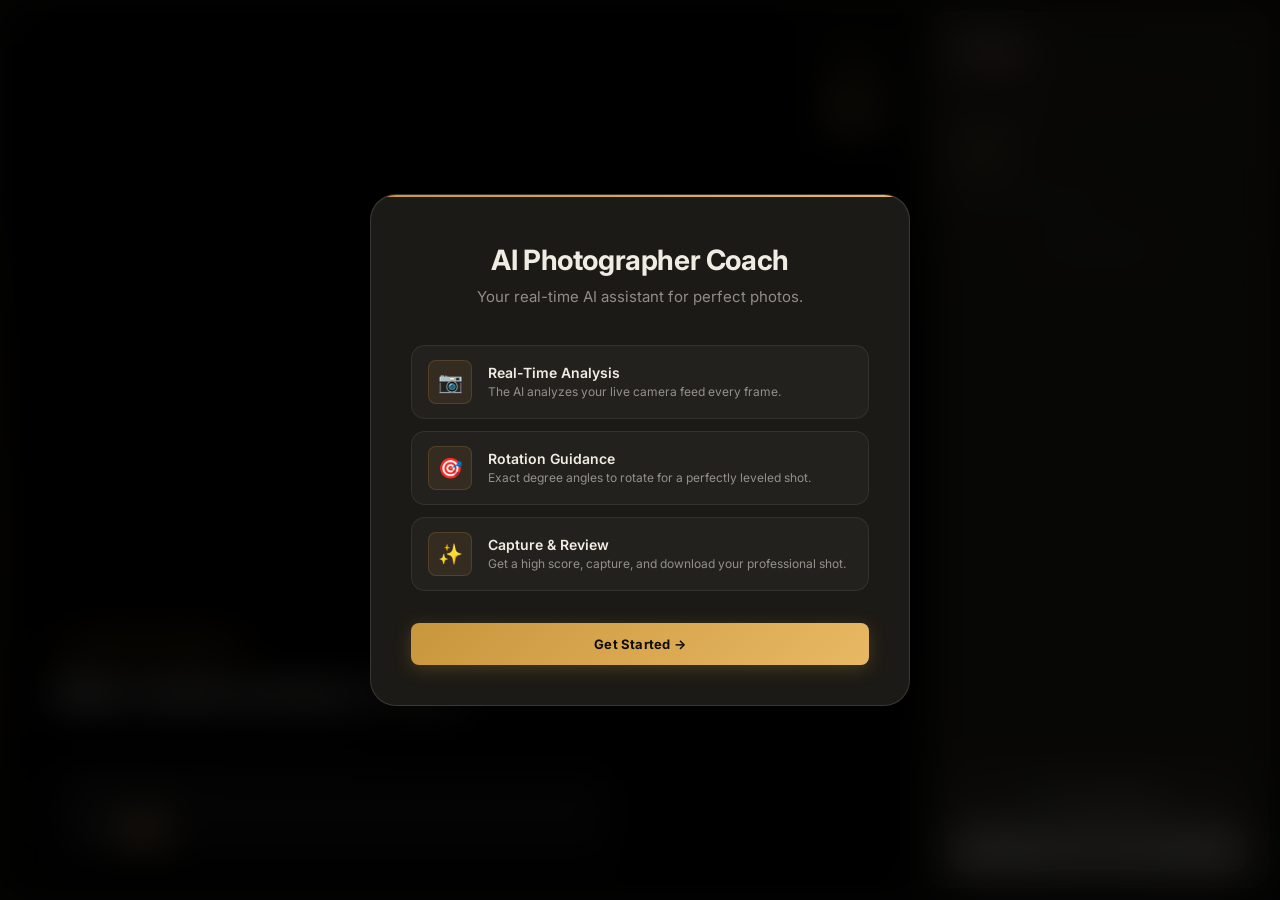
==== commit ddadb752: "minimal changes" ====
--- a/Frontend/index.html
+++ b/Frontend/index.html
@@ -4,8 +4,11 @@
     <meta charset="utf-8" />
     <meta name="viewport" content="width=device-width, initial-scale=1" />
     <title>AI Photographer Coach</title>
-    <meta name="description" content="AI-powered real-time photography coach with instant framing, lighting, and composition feedback." />
-    <meta name="theme-color" content="#07070d" />
+    <meta name="description" content="Real-time AI photography coach with instant framing, lighting, and composition feedback." />
+    <meta name="theme-color" content="#0e0d0b" />
+    <link rel="preconnect" href="https://fonts.googleapis.com" />
+    <link rel="preconnect" href="https://fonts.gstatic.com" crossorigin />
+    <link rel="stylesheet" href="https://fonts.googleapis.com/css2?family=Inter:wght@300;400;500;600;700&display=swap" />
     <link rel="stylesheet" href="styles.css" />
   </head>
   <body>
@@ -52,6 +55,11 @@
         <video id="camera" autoplay playsinline muted></video>
         <canvas id="frameCanvas" width="640" height="480" aria-hidden="true"></canvas>
         <canvas id="captureCanvas" width="1280" height="720" aria-hidden="true"></canvas>
+
+        <!-- Lens Switcher -->
+        <div id="lensSwitcher" class="lens-switcher" aria-label="Lens selection">
+          <div id="lensStrip" class="lens-strip"></div>
+        </div>
 
         <!-- Rotation HUD (top-right corner) -->
         <div class="rotation-hud" id="rotationHud">
--- a/Frontend/styles.css
+++ b/Frontend/styles.css
@@ -1,562 +1,595 @@
-@import url('https://fonts.googleapis.com/css2?family=Outfit:wght@300;400;500;600;700;800;900&display=swap');
-
-/* ── Design Tokens ──────────────────────────────────────────────────────────── */
+@import url('https://fonts.googleapis.com/css2?family=Inter:wght@300;400;500;600;700&display=swap');
+
+/* ── Design Tokens ── */
 :root {
-  --bg:               #07070d;
-  --surface:          rgba(15, 15, 26, 0.72);
-  --surface-strong:   rgba(10, 10, 20, 0.88);
-  --surface-hover:    rgba(255,255,255,0.04);
-  --border:           rgba(255,255,255,0.07);
-  --border-accent:    rgba(108,99,255,0.3);
-
-  --text:             #eeeef5;
-  --text-secondary:   rgba(255,255,255,0.55);
-  --muted:            #6b6b8a;
-
-  --accent:           #7c6fff;
-  --accent2:          #b49eff;
-  --accent-grad:      linear-gradient(135deg, #7c6fff 0%, #b49eff 100%);
-  --accent-glow:      rgba(124,111,255,0.28);
-
-  --success:          #22d68a;
-  --success-soft:     rgba(34,214,138,0.15);
-  --success-glow:     rgba(34,214,138,0.3);
-
-  --warn:             #f5a623;
-  --warn-soft:        rgba(245,166,35,0.14);
-  --warn-glow:        rgba(245,166,35,0.3);
-
-  --danger:           #ff5c72;
-  --danger-soft:      rgba(255,92,114,0.14);
-  --danger-glow:      rgba(255,92,114,0.3);
-
-  --r-sm:   10px;
-  --r-md:   16px;
-  --r-lg:   22px;
-  --r-xl:   28px;
-  --blur:   blur(28px);
-}
-
-/* ── Reset ──────────────────────────────────────────────────────────────────── */
+  --bg:             #0e0d0b;
+  --bg-2:           #141210;
+  --bg-3:           #1c1a16;
+  --surface:        rgba(255,255,255,0.04);
+  --surface-strong: rgba(20,18,16,0.92);
+  --border:         rgba(255,255,255,0.08);
+  --border-2:       rgba(255,255,255,0.13);
+
+  --text:           #f0ece4;
+  --text-secondary: rgba(240,236,228,0.55);
+  --muted:          rgba(240,236,228,0.32);
+
+  /* Gold accent — matches home.css */
+  --accent:         #c8963c;
+  --accent2:        #e8b864;
+  --accent-grad:    linear-gradient(135deg, #c8963c 0%, #e8b864 100%);
+  --accent-glow:    rgba(200,150,60,0.25);
+  --border-accent:  rgba(200,150,60,0.28);
+
+  --success:        #5dbe8a;
+  --success-soft:   rgba(93,190,138,0.12);
+  --success-glow:   rgba(93,190,138,0.28);
+
+  --warn:           #d4943a;
+  --warn-soft:      rgba(212,148,58,0.14);
+  --warn-glow:      rgba(212,148,58,0.28);
+
+  --danger:         #e05c6e;
+  --danger-soft:    rgba(224,92,110,0.14);
+  --danger-glow:    rgba(224,92,110,0.28);
+
+  --r-sm:  8px;
+  --r-md:  14px;
+  --r-lg:  20px;
+  --r-xl:  26px;
+  --blur:  blur(24px);
+}
+
+/* ── Reset ── */
 *, *::before, *::after { box-sizing: border-box; margin: 0; padding: 0; }
 
-/* ── Base ───────────────────────────────────────────────────────────────────── */
+/* ── Base ── */
 body {
-  font-family: 'Outfit', sans-serif;
+  font-family: 'Inter', sans-serif;
   background: var(--bg);
   color: var(--text);
   height: 100vh;
   overflow: hidden;
-}
-
-/* Layered ambient glow — three-source lighting */
+  -webkit-font-smoothing: antialiased;
+}
+
 body::before {
   content: '';
   position: fixed; inset: 0; z-index: 0; pointer-events: none;
   background:
-    radial-gradient(ellipse 70% 55% at 5%  70%,  rgba(108, 99,255,.13), transparent),
-    radial-gradient(ellipse 50% 40% at 95% 15%,  rgba(180,158,255,.09), transparent),
-    radial-gradient(ellipse 35% 30% at 50% 100%, rgba( 34,214,138,.06), transparent);
-}
-
-/* ── Onboarding Overlay ─────────────────────────────────────────────────────── */
+    radial-gradient(ellipse 60% 40% at 0% 60%,  rgba(200,150,60,.05), transparent),
+    radial-gradient(ellipse 40% 30% at 100% 10%, rgba(200,150,60,.04), transparent);
+}
+
+/* ── Onboarding Overlay ── */
 .onboarding-overlay {
   position: fixed; inset: 0; z-index: 1000;
   display: flex; align-items: center; justify-content: center;
-  background: rgba(0,0,0,.7);
-  backdrop-filter: blur(22px); -webkit-backdrop-filter: blur(22px);
+  background: rgba(0,0,0,.72);
+  backdrop-filter: blur(20px); -webkit-backdrop-filter: blur(20px);
   transition: opacity .5s, visibility .5s;
 }
 .onboarding-overlay.hidden { opacity: 0; visibility: hidden; pointer-events: none; }
 
 .onboarding-card {
-  width: min(560px, 92vw);
-  padding: 54px 46px 46px;
+  width: min(540px, 92vw);
+  padding: 48px 40px 40px;
   border-radius: var(--r-xl);
-  background: var(--surface-strong);
-  border: 1px solid rgba(255,255,255,0.09);
-  box-shadow:
-    0 40px 90px rgba(0,0,0,.65),
-    0 0 0 1px var(--border-accent),
-    inset 0 1px 0 rgba(255,255,255,0.07);
-  backdrop-filter: var(--blur); -webkit-backdrop-filter: var(--blur);
+  background: var(--bg-3);
+  border: 1px solid var(--border-2);
+  box-shadow: 0 40px 80px rgba(0,0,0,.7), inset 0 1px 0 rgba(255,255,255,.05);
   text-align: center;
-  animation: popIn .65s cubic-bezier(.16,1,.3,1) both;
+  animation: popIn .6s cubic-bezier(.16,1,.3,1) both;
   position: relative; overflow: hidden;
 }
-
-/* Gradient top bar with shimmer */
 .onboarding-card::before {
-  content: ''; position: absolute; top: 0; left: 0; right: 0; height: 3px;
+  content: ''; position: absolute; top: 0; left: 0; right: 0; height: 2px;
   background: var(--accent-grad);
-  box-shadow: 0 0 18px var(--accent-glow);
-}
-
+}
 .onboarding-card h1 {
-  font-size: 36px; font-weight: 900; letter-spacing: -.6px;
-  background: var(--accent-grad);
-  -webkit-background-clip: text; -webkit-text-fill-color: transparent;
-  background-clip: text;
-  margin-bottom: 10px;
-}
-
+  font-size: 28px; font-weight: 700; letter-spacing: -.4px;
+  color: var(--text); margin-bottom: 8px;
+}
 .onboarding-card .subtitle {
-  color: var(--text-secondary); font-size: 16px; font-weight: 400;
-  margin-bottom: 40px; line-height: 1.6;
-}
-
-/* Feature list */
-.features { text-align: left; display: flex; flex-direction: column; gap: 14px; margin-bottom: 38px; }
-
+  color: var(--text-secondary); font-size: 15px; font-weight: 400;
+  margin-bottom: 36px; line-height: 1.65;
+}
+
+/* Feature list in onboarding */
+.features { text-align: left; display: flex; flex-direction: column; gap: 12px; margin-bottom: 32px; }
 .feature-item {
-  display: flex; gap: 18px; align-items: center;
-  padding: 16px 18px; border-radius: var(--r-md);
+  display: flex; gap: 16px; align-items: center;
+  padding: 14px 16px; border-radius: var(--r-md);
   background: rgba(255,255,255,.03);
-  border: 1px solid rgba(255,255,255,.05);
-  transition: transform .25s ease, background .25s ease, border-color .25s ease;
-}
-.feature-item:hover {
-  transform: translateY(-2px);
-  background: rgba(255,255,255,.055);
-  border-color: rgba(124,111,255,.2);
-}
+  border: 1px solid var(--border);
+  transition: background .2s, border-color .2s;
+}
+.feature-item:hover { background: rgba(255,255,255,.05); border-color: var(--border-accent); }
 .feature-item .icon {
-  width: 48px; height: 48px; font-size: 22px; flex-shrink: 0;
+  width: 44px; height: 44px; font-size: 20px; flex-shrink: 0;
   display: flex; align-items: center; justify-content: center;
-  background: rgba(124,111,255,.12);
-  border: 1px solid rgba(124,111,255,.22);
-  border-radius: 12px;
-}
-.feature-item h3 { font-size: 15px; font-weight: 700; color: #fff; margin-bottom: 3px; }
-.feature-item p  { font-size: 13px; color: var(--muted); line-height: 1.5; }
-
-/* ── App Layout ─────────────────────────────────────────────────────────────── */
+  background: rgba(200,150,60,.1);
+  border: 1px solid rgba(200,150,60,.2);
+  border-radius: var(--r-sm);
+}
+.feature-item h3 { font-size: 14px; font-weight: 600; color: var(--text); margin-bottom: 2px; }
+.feature-item p  { font-size: 12px; color: var(--text-secondary); line-height: 1.5; }
+
+/* ── App Layout ── */
 .app-container {
   display: flex; height: 100vh; width: 100vw;
   position: relative; z-index: 1;
-  padding: 14px; gap: 14px;
-}
-
-/* ── Camera Section ─────────────────────────────────────────────────────────── */
+  padding: 12px; gap: 12px;
+}
+
+/* ── Camera Section ── */
 .camera-section {
   flex: 1; position: relative;
   border-radius: var(--r-lg); overflow: hidden;
   background: #000;
-  box-shadow: 0 0 0 1px var(--border), 0 28px 70px rgba(0,0,0,.55);
+  border: 1px solid var(--border);
 }
 #camera { position: absolute; inset: 0; width: 100%; height: 100%; object-fit: cover; }
 #frameCanvas, #captureCanvas { display: none; }
 
-/* ── Coach Overlay (bottom) ─────────────────────────────────────────────────── */
+/* ── Lens Switcher ── */
+.lens-switcher {
+  position: absolute; top: 16px; left: 50%; transform: translateX(-50%);
+  z-index: 20;
+  opacity: 0; pointer-events: none;
+  transition: opacity .3s ease;
+}
+.lens-switcher.visible { opacity: 1; pointer-events: auto; }
+.lens-strip {
+  display: flex; align-items: center; gap: 4px;
+  background: rgba(14,13,11,.82);
+  backdrop-filter: blur(20px); -webkit-backdrop-filter: blur(20px);
+  border: 1px solid var(--border-2);
+  border-radius: 99px;
+  padding: 5px 6px;
+  box-shadow: 0 8px 24px rgba(0,0,0,.55);
+}
+.lens-btn {
+  display: flex; flex-direction: column; align-items: center; gap: 1px;
+  padding: 7px 13px; border-radius: 99px;
+  background: transparent; border: none;
+  color: var(--text-secondary);
+  font-family: 'Inter', sans-serif;
+  cursor: pointer; width: auto;
+  transition: background .2s, color .2s;
+  white-space: nowrap;
+}
+.lens-btn:hover { background: rgba(255,255,255,.07); color: var(--text); }
+.lens-btn.active {
+  background: var(--accent);
+  color: #0e0d0b;
+  font-weight: 700;
+}
+.lens-btn.active:hover { background: var(--accent2); }
+.lens-icon  { font-size: 18px; line-height: 1; }
+.lens-label { font-size: 9px; font-weight: 600; letter-spacing: .5px; text-transform: lowercase; }
+
+/* ── Coach Overlay (bottom) ── */
 .coach-overlay {
   position: absolute; bottom: 0; left: 0; right: 0; z-index: 10;
-  background: linear-gradient(0deg,
-    rgba(0,0,0,.94) 0%,
-    rgba(0,0,0,.6)  45%,
-    transparent     100%
-  );
-  padding: 52px 44px 34px;
-  display: flex; flex-direction: column; gap: 18px;
-}
-
-/* ── Rotation HUD ───────────────────────────────────────────────────────────── */
+  background: linear-gradient(0deg, rgba(0,0,0,.92) 0%, rgba(0,0,0,.5) 50%, transparent 100%);
+  padding: 48px 40px 30px;
+  display: flex; flex-direction: column; gap: 16px;
+}
+
+/* ── Rotation HUD ── */
 .rotation-hud {
-  position: absolute; top: 18px; right: 18px; z-index: 11;
-  display: flex; flex-direction: column; align-items: center; gap: 6px;
-  padding: 14px 18px; border-radius: var(--r-md);
-  background: rgba(8, 8, 18, 0.72);
-  border: 1px solid rgba(255,255,255,.09);
-  backdrop-filter: blur(20px); -webkit-backdrop-filter: blur(20px);
-  box-shadow: 0 10px 30px rgba(0,0,0,.45), inset 0 1px 0 rgba(255,255,255,.05);
-  transition: border-color .4s, box-shadow .4s;
-}
-.rotation-hud.level {
-  border-color: rgba(34,214,138,.3);
-  box-shadow: 0 0 22px rgba(34,214,138,.16), 0 10px 30px rgba(0,0,0,.45);
-}
+  position: absolute; top: 16px; right: 16px; z-index: 11;
+  display: flex; flex-direction: column; align-items: center; gap: 5px;
+  padding: 12px 16px; border-radius: var(--r-md);
+  background: rgba(14,13,11,.78);
+  border: 1px solid var(--border-2);
+  backdrop-filter: blur(18px); -webkit-backdrop-filter: blur(18px);
+  box-shadow: 0 8px 24px rgba(0,0,0,.45);
+  transition: border-color .4s;
+}
+.rotation-hud.level { border-color: rgba(93,190,138,.35); }
 .dial-label {
-  font-size: 9px; font-weight: 800; letter-spacing: 2px;
+  font-size: 8px; font-weight: 700; letter-spacing: 2px;
   color: var(--muted); text-transform: uppercase;
 }
 .dial-value {
-  font-size: 26px; font-weight: 900; letter-spacing: -.5px;
+  font-size: 24px; font-weight: 700; letter-spacing: -.3px;
   color: var(--warn); transition: color .4s; line-height: 1;
 }
 .rotation-hud.level .dial-value { color: var(--success); }
-.dial-hint {
-  font-size: 11px; font-weight: 500; color: rgba(255,255,255,.55);
-  text-align: center; max-width: 130px; line-height: 1.3;
-}
-.dial-arc { width: 60px; height: 30px; overflow: visible; margin: 2px 0; }
-
-/* ── Suggestion Controls ────────────────────────────────────────────────────── */
-.suggestion-controls {
-  display: none; flex-direction: column; gap: 10px;
-  max-width: 580px;
-}
-.cooldown-track {
-  height: 3px; background: rgba(255,255,255,0.1);
-  border-radius: 2px; overflow: hidden;
-}
+.dial-hint { font-size: 10px; font-weight: 500; color: var(--text-secondary); text-align: center; max-width: 120px; line-height: 1.3; }
+.dial-arc { width: 56px; height: 28px; overflow: visible; margin: 2px 0; }
+
+/* ── Suggestion Controls ── */
+.suggestion-controls { display: none; flex-direction: column; gap: 8px; max-width: 560px; }
+.cooldown-track { height: 2px; background: rgba(255,255,255,.1); border-radius: 1px; overflow: hidden; }
 .cooldown-fill {
-  height: 100%; width: 100%; border-radius: 2px;
+  height: 100%; width: 100%; border-radius: 1px;
   background: var(--accent-grad);
-  box-shadow: 0 0 8px var(--accent-glow);
   transition: width 7s linear;
 }
 .btn-skip {
   width: auto; align-self: flex-start;
-  padding: 7px 16px; border-radius: 8px;
-  background: rgba(255,255,255,0.06);
-  border: 1px solid rgba(255,255,255,0.12);
-  color: var(--muted); font-size: 12px; font-weight: 700;
-  letter-spacing: .5px; text-transform: uppercase;
-  backdrop-filter: blur(12px); -webkit-backdrop-filter: blur(12px);
+  padding: 6px 14px; border-radius: var(--r-sm);
+  background: rgba(255,255,255,.06);
+  border: 1px solid var(--border-2);
+  color: var(--text-secondary); font-size: 12px; font-weight: 600;
+  letter-spacing: .4px; text-transform: uppercase;
   transition: all .2s;
 }
-.btn-skip:hover { background: rgba(255,255,255,0.13); color: var(--text); transform: translateX(3px); }
-.cooldown-row {
-  display: flex; align-items: center; gap: 12px;
-}
-.cooldown-timer {
-  font-size: 13px; font-weight: 800; letter-spacing: .5px;
-  color: var(--accent2); min-width: 24px;
-  font-variant-numeric: tabular-nums;
-}
-
-
-/* ── Status pill ────────────────────────────────────────────────────────────── */
+.btn-skip:hover { background: rgba(255,255,255,.12); color: var(--text); transform: translateX(3px); }
+.cooldown-row { display: flex; align-items: center; gap: 10px; }
+.cooldown-timer { font-size: 12px; font-weight: 700; color: var(--accent2); min-width: 22px; font-variant-numeric: tabular-nums; }
+
+/* ── Status pill ── */
 .status-indicator {
-  display: inline-flex; align-items: center; gap: 9px;
-  padding: 7px 18px; border-radius: 99px;
-  font-size: 11px; font-weight: 800; letter-spacing: 1.2px; text-transform: uppercase;
-  border: 1px solid rgba(245,166,35,.3);
-  background: rgba(245,166,35,.1); color: var(--warn);
-  box-shadow: 0 0 22px var(--warn-glow);
+  display: inline-flex; align-items: center; gap: 8px;
+  padding: 6px 16px; border-radius: 99px;
+  font-size: 11px; font-weight: 700; letter-spacing: 1px; text-transform: uppercase;
+  border: 1px solid rgba(212,148,58,.3);
+  background: rgba(212,148,58,.08); color: var(--warn);
   width: fit-content; transition: all .4s;
 }
 .status-indicator::before {
-  content: ''; width: 7px; height: 7px; border-radius: 50%;
-  background: currentColor; box-shadow: 0 0 8px currentColor;
+  content: ''; width: 6px; height: 6px; border-radius: 50%;
+  background: currentColor;
   animation: dotPulse 1.8s ease infinite; flex-shrink: 0;
 }
 .status-indicator.ready {
-  border-color: rgba(34,214,138,.35);
+  border-color: rgba(93,190,138,.35);
   background: var(--success-soft); color: var(--success);
-  box-shadow: 0 0 22px var(--success-glow);
-}
-
-/* ── Coach message text ─────────────────────────────────────────────────────── */
+}
+
+/* ── Coach message text ── */
 .main-tip {
-  font-size: 34px; font-weight: 800; line-height: 1.25; letter-spacing: -.3px;
-  text-shadow: 0 4px 24px rgba(0,0,0,.95);
-  min-height: 84px; transition: opacity .3s;
-}
-
-/* ── Score bar ─────────────────────────────────────────────────────────────── */
+  font-size: 30px; font-weight: 700; line-height: 1.25; letter-spacing: -.2px;
+  text-shadow: 0 2px 20px rgba(0,0,0,.9);
+  min-height: 76px; transition: opacity .3s;
+}
+
+/* ── Score bar ── */
 .score-container {
-  background: rgba(255,255,255,0.06);
-  backdrop-filter: blur(28px) saturate(180%); -webkit-backdrop-filter: blur(28px) saturate(180%);
-  padding: 18px 22px; border-radius: var(--r-md);
-  border: 1px solid rgba(255,255,255,0.12);
-  max-width: 580px;
-  box-shadow: 0 8px 32px rgba(0,0,0,.4), inset 0 1px 0 rgba(255,255,255,0.07);
-}
-.score-label {
-  font-size: 10px; font-weight: 800; letter-spacing: 1.8px;
-  color: var(--muted); text-transform: uppercase; margin-bottom: 12px;
-}
-.score-bar-wrapper {
-  height: 8px; background: rgba(255,255,255,.07);
-  border-radius: 4px; overflow: hidden; margin-bottom: 12px;
-}
+  background: rgba(255,255,255,.05);
+  backdrop-filter: blur(24px); -webkit-backdrop-filter: blur(24px);
+  padding: 16px 20px; border-radius: var(--r-md);
+  border: 1px solid var(--border-2);
+  max-width: 560px;
+  box-shadow: 0 4px 24px rgba(0,0,0,.35);
+}
+.score-label { font-size: 9px; font-weight: 700; letter-spacing: 1.8px; color: var(--muted); text-transform: uppercase; margin-bottom: 10px; }
+.score-bar-wrapper { height: 6px; background: rgba(255,255,255,.07); border-radius: 3px; overflow: hidden; margin-bottom: 10px; }
 .score-bar-fill {
-  height: 100%; width: 0%; border-radius: 4px;
+  height: 100%; width: 0%; border-radius: 3px;
   background: var(--accent-grad);
-  box-shadow: 0 0 14px var(--accent-glow);
-  transition: width .55s cubic-bezier(.4,0,.2,1), background .4s, box-shadow .4s;
-}
-.score-text {
-  font-size: 18px; font-weight: 700;
-  display: flex; align-items: center; gap: 10px;
-}
+  transition: width .55s cubic-bezier(.4,0,.2,1), background .4s;
+}
+.score-text { font-size: 17px; font-weight: 700; display: flex; align-items: center; gap: 8px; }
 .grade-badge {
-  background: var(--accent-grad); padding: 3px 12px; border-radius: var(--r-sm);
-  font-size: 13px; font-weight: 800;
-  box-shadow: 0 4px 14px var(--accent-glow);
-}
-
-/* ── Sidebar ────────────────────────────────────────────────────────────────── */
+  background: var(--accent-grad); padding: 2px 10px; border-radius: var(--r-sm);
+  font-size: 12px; font-weight: 700; color: #0e0d0b;
+}
+
+/* ── Sidebar ── */
 .sidebar {
-  width: 360px; border-radius: var(--r-lg);
-  background: var(--surface-strong);
-  backdrop-filter: var(--blur); -webkit-backdrop-filter: var(--blur);
+  width: 340px; border-radius: var(--r-lg);
+  background: var(--bg-3);
   border: 1px solid var(--border);
-  box-shadow: 0 10px 44px rgba(0,0,0,.38), inset 0 1px 0 rgba(255,255,255,.04);
+  box-shadow: 0 8px 32px rgba(0,0,0,.35);
   display: flex; flex-direction: column; overflow: hidden;
 }
-
 .sidebar-header {
-  padding: 26px 26px 22px;
+  padding: 22px 22px 18px;
   border-bottom: 1px solid var(--border);
   position: relative;
 }
-/* Gradient underline shimmer */
 .sidebar-header::after {
-  content: ''; position: absolute; bottom: 0; left: 26px; right: 26px; height: 1px;
+  content: ''; position: absolute; bottom: 0; left: 22px; right: 22px; height: 1px;
   background: linear-gradient(90deg, transparent, var(--border-accent), transparent);
 }
-.sidebar-header h2 {
-  font-size: 19px; font-weight: 800; letter-spacing: -.3px; margin-bottom: 7px;
-  color: #fff;
-}
+.sidebar-header h2 { font-size: 17px; font-weight: 700; letter-spacing: -.2px; margin-bottom: 6px; color: var(--text); }
 
 .connection-status {
-  font-size: 12px; font-weight: 600;
-  display: flex; align-items: center; gap: 7px;
+  font-size: 11px; font-weight: 600;
+  display: flex; align-items: center; gap: 6px;
   color: var(--muted); transition: color .4s;
 }
 .connection-status.connected { color: var(--success); }
 .connection-status::before {
-  content: ''; width: 6px; height: 6px; border-radius: 50%;
-  background: currentColor; box-shadow: 0 0 8px currentColor; flex-shrink: 0;
+  content: ''; width: 5px; height: 5px; border-radius: 50%;
+  background: currentColor; flex-shrink: 0;
 }
 
 .sidebar-content {
-  flex: 1; padding: 22px 26px;
-  overflow-y: auto; display: flex; flex-direction: column; gap: 26px;
-}
-.sidebar-content::-webkit-scrollbar { width: 4px; }
+  flex: 1; padding: 20px 22px;
+  overflow-y: auto; display: flex; flex-direction: column; gap: 22px;
+}
+.sidebar-content::-webkit-scrollbar { width: 3px; }
 .sidebar-content::-webkit-scrollbar-track { background: transparent; }
 .sidebar-content::-webkit-scrollbar-thumb { background: rgba(255,255,255,.08); border-radius: 2px; }
 
-/* Section label override — scoped to sidebar */
 .sidebar-content h3, .history-section h3, .current-focus h3 {
-  font-size: 10px; font-weight: 800; text-transform: uppercase;
-  color: var(--muted); letter-spacing: 2px; margin-bottom: 12px;
+  font-size: 9px; font-weight: 700; text-transform: uppercase;
+  color: var(--muted); letter-spacing: 2px; margin-bottom: 10px;
 }
 
 /* Focus badge */
 .focus-badge {
   display: inline-flex; align-items: center; gap: 6px;
-  padding: 9px 16px; border-radius: var(--r-sm);
-  background: rgba(124,111,255,0.14);
-  backdrop-filter: blur(20px); -webkit-backdrop-filter: blur(20px);
-  color: #c4b8ff;
-  border: 1px solid rgba(124,111,255,0.28);
-  font-size: 14px; font-weight: 600; text-transform: capitalize;
-  box-shadow: 0 4px 20px rgba(124,111,255,.12), inset 0 1px 0 rgba(255,255,255,.06);
+  padding: 8px 14px; border-radius: var(--r-sm);
+  background: rgba(200,150,60,.1);
+  color: var(--accent2);
+  border: 1px solid rgba(200,150,60,.22);
+  font-size: 13px; font-weight: 600; text-transform: capitalize;
 }
 
 /* History list */
-.history-list { list-style: none; display: flex; flex-direction: column; gap: 9px; }
+.history-list { list-style: none; display: flex; flex-direction: column; gap: 8px; }
 .history-list li {
-  background: rgba(255,255,255,0.07);
-  backdrop-filter: blur(20px); -webkit-backdrop-filter: blur(20px);
-  padding: 13px 14px 13px 16px; border-radius: var(--r-sm);
-  font-size: 13px; line-height: 1.55; color: rgba(255,255,255,.88);
-  border: 1px solid rgba(255,255,255,0.1);
-  border-left: 3px solid var(--accent);
-  box-shadow: 0 4px 16px rgba(0,0,0,.25), inset 0 1px 0 rgba(255,255,255,.06);
-  animation: slideIn .35s cubic-bezier(.16,1,.3,1);
+  background: rgba(255,255,255,.04);
+  padding: 11px 13px 11px 14px; border-radius: var(--r-sm);
+  font-size: 13px; line-height: 1.5; color: var(--text-secondary);
+  border: 1px solid var(--border);
+  border-left: 2px solid var(--accent);
+  animation: slideIn .3s cubic-bezier(.16,1,.3,1);
 }
 .history-list li.empty-state {
-  border: 1px dashed rgba(255,255,255,.09); background: transparent;
-  color: var(--muted); text-align: center; padding: 28px 16px;
-  border-radius: var(--r-sm); backdrop-filter: none; box-shadow: none;
+  border: 1px dashed var(--border); background: transparent;
+  color: var(--muted); text-align: center; padding: 24px 16px;
+  border-radius: var(--r-sm);
 }
 
 /* Sidebar footer */
 .sidebar-footer {
-  padding: 20px 26px;
+  padding: 16px 22px;
   border-top: 1px solid var(--border);
-  display: flex; flex-direction: column; gap: 10px;
-  background: rgba(255,255,255,.012);
-}
-
-/* ── Buttons ────────────────────────────────────────────────────────────────── */
+  display: flex; flex-direction: column; gap: 8px;
+}
+
+/* ── Buttons ── */
 button {
-  width: 100%; padding: 14px 18px;
+  width: 100%; padding: 13px 16px;
   border: none; border-radius: var(--r-sm);
-  font-size: 14px; font-weight: 700; cursor: pointer;
-  transition: all .25s cubic-bezier(.16,1,.3,1);
-  font-family: inherit; letter-spacing: .4px;
+  font-size: 13px; font-weight: 600; cursor: pointer;
+  transition: all .2s ease;
+  font-family: 'Inter', sans-serif; letter-spacing: .2px;
   display: flex; align-items: center; justify-content: center; gap: 8px;
   position: relative; overflow: hidden;
 }
-button:disabled { opacity: .4; cursor: not-allowed; transform: none !important; }
+button:disabled { opacity: .38; cursor: not-allowed; transform: none !important; }
 
 .btn-primary {
-  background: var(--accent-grad); color: #fff;
-  box-shadow: 0 6px 24px var(--accent-glow);
-}
-.btn-primary:hover:not(:disabled) {
-  box-shadow: 0 10px 32px rgba(124,111,255,.55);
-  transform: translateY(-2px);
-}
+  background: var(--accent-grad); color: #0e0d0b;
+  box-shadow: 0 4px 18px var(--accent-glow);
+  font-weight: 700;
+}
+.btn-primary:hover:not(:disabled) { box-shadow: 0 8px 28px rgba(200,150,60,.45); transform: translateY(-1px); }
 .btn-primary:active:not(:disabled) { transform: translateY(1px); }
 
 .btn-secondary {
-  background: rgba(255,255,255,.04); color: var(--text);
-  border: 1px solid rgba(255,255,255,.09);
-}
-.btn-secondary:hover:not(:disabled) {
-  background: rgba(255,255,255,.08);
-  border-color: rgba(255,255,255,.18);
-  transform: translateY(-2px);
-}
+  background: rgba(255,255,255,.05); color: var(--text);
+  border: 1px solid var(--border-2);
+}
+.btn-secondary:hover:not(:disabled) { background: rgba(255,255,255,.09); border-color: var(--border-accent); }
 
 .btn-capture {
-  background: #fff; color: #0a0a14;
-  box-shadow: 0 6px 22px rgba(255,255,255,.18);
-  font-weight: 800;
+  background: var(--text); color: var(--bg);
+  font-weight: 700;
+  box-shadow: 0 4px 18px rgba(240,236,228,.12);
 }
 .btn-capture:hover:not(:disabled) {
-  background: #f2f0ff;
-  box-shadow: 0 10px 34px rgba(255,255,255,.3);
-  transform: translateY(-2px) scale(1.015);
-}
-
-/* ── Report Modal ───────────────────────────────────────────────────────────── */
+  box-shadow: 0 8px 28px rgba(240,236,228,.2);
+  transform: translateY(-1px) scale(1.01);
+}
+
+/* ── Report Modal ── */
 .report-modal {
   position: fixed; inset: 0; z-index: 2000;
-  display: flex; align-items: center; justify-content: center; padding: 24px;
-  background: rgba(0,0,0,.78);
-  backdrop-filter: blur(22px); -webkit-backdrop-filter: blur(22px);
+  display: flex; align-items: center; justify-content: center; padding: 20px;
+  background: rgba(0,0,0,.8);
+  backdrop-filter: blur(20px); -webkit-backdrop-filter: blur(20px);
   opacity: 0; visibility: hidden;
   transition: opacity .4s, visibility .4s;
 }
 .report-modal.active { opacity: 1; visibility: visible; }
 
 .report-card {
-  width: 100%; max-width: 1020px; max-height: 90vh;
+  width: 100%; max-width: 980px; max-height: 90vh;
   display: flex; flex-direction: column; overflow: hidden;
   border-radius: var(--r-xl);
-  background: var(--surface-strong);
-  border: 1px solid rgba(255,255,255,.09);
-  backdrop-filter: var(--blur); -webkit-backdrop-filter: var(--blur);
-  box-shadow:
-    0 48px 90px rgba(0,0,0,.75),
-    0 0 0 1px rgba(124,111,255,.14),
-    inset 0 1px 0 rgba(255,255,255,.06);
-  transform: scale(.96) translateY(12px);
-  transition: transform .42s cubic-bezier(.16,1,.3,1);
+  background: var(--bg-3);
+  border: 1px solid var(--border-2);
+  box-shadow: 0 40px 80px rgba(0,0,0,.7);
+  transform: scale(.97) translateY(10px);
+  transition: transform .4s cubic-bezier(.16,1,.3,1);
   position: relative;
 }
-/* Top accent bar on modal */
 .report-card::before {
-  content: ''; position: absolute; top: 0; left: 0; right: 0; height: 3px;
+  content: ''; position: absolute; top: 0; left: 0; right: 0; height: 2px;
   background: var(--accent-grad);
-  box-shadow: 0 0 20px var(--accent-glow);
   border-radius: var(--r-xl) var(--r-xl) 0 0;
 }
 .report-modal.active .report-card { transform: scale(1) translateY(0); }
 
 .report-header {
-  padding: 22px 30px; border-bottom: 1px solid var(--border);
+  padding: 20px 28px; border-bottom: 1px solid var(--border);
   display: flex; justify-content: space-between; align-items: center;
-  background: rgba(255,255,255,.02);
-}
-.report-header::after {
-  content: ''; position: absolute; left: 30px; right: 30px;
-  height: 1px; top: calc(22px + 1.4em + 22px);
-  background: linear-gradient(90deg, transparent, var(--border-accent), transparent);
-}
-.report-header h2 { font-size: 20px; font-weight: 800; letter-spacing: -.3px; }
+}
+.report-header h2 { font-size: 18px; font-weight: 700; letter-spacing: -.2px; }
 
 .btn-close {
-  width: 36px; height: 36px; padding: 0;
+  width: 34px; height: 34px; padding: 0;
   background: rgba(255,255,255,.06);
-  border-radius: 50%; color: var(--muted); font-size: 20px;
-  border: 1px solid rgba(255,255,255,.07);
-  transition: all .25s;
+  border-radius: 50%; color: var(--text-secondary); font-size: 18px;
+  border: 1px solid var(--border);
+  transition: all .2s;
   display: flex; align-items: center; justify-content: center;
 }
-.btn-close:hover { background: rgba(255,80,100,.18); color: #ff6880; transform: rotate(90deg); }
+.btn-close:hover { background: rgba(224,92,110,.18); color: #e05c6e; transform: rotate(90deg); }
 
 .report-body { display: flex; flex: 1; overflow: hidden; }
-
 .image-preview {
   flex: 1.4; background: #000;
-  display: flex; align-items: center; justify-content: center; padding: 26px;
-}
-.image-preview img {
-  max-width: 100%; max-height: 100%; border-radius: var(--r-md);
-  object-fit: contain; box-shadow: 0 20px 52px rgba(0,0,0,.7);
-}
+  display: flex; align-items: center; justify-content: center; padding: 24px;
+}
+.image-preview img { max-width: 100%; max-height: 100%; border-radius: var(--r-md); object-fit: contain; box-shadow: 0 16px 48px rgba(0,0,0,.7); }
 
 .report-details {
-  width: 330px; padding: 26px;
+  width: 300px; padding: 24px;
   border-left: 1px solid var(--border);
-  overflow-y: auto; display: flex; flex-direction: column; gap: 24px;
-  background: rgba(255,255,255,.01);
+  overflow-y: auto; display: flex; flex-direction: column; gap: 20px;
 }
 
 /* Stat boxes */
-.stat-row { display: flex; gap: 14px; }
+.stat-row { display: flex; gap: 12px; }
 .stat-box {
-  flex: 1; padding: 18px; border-radius: var(--r-md);
-  background: rgba(255,255,255,0.07);
-  backdrop-filter: blur(24px) saturate(160%); -webkit-backdrop-filter: blur(24px) saturate(160%);
-  border: 1px solid rgba(255,255,255,0.11);
-  box-shadow: 0 8px 24px rgba(0,0,0,.35), inset 0 1px 0 rgba(255,255,255,.07);
+  flex: 1; padding: 16px; border-radius: var(--r-md);
+  background: rgba(255,255,255,.04);
+  border: 1px solid var(--border-2);
   position: relative; overflow: hidden;
 }
 .stat-box::before {
   content: ''; position: absolute; top: 0; left: 0; right: 0; height: 2px;
-  background: var(--accent-grad); opacity: .8;
-}
-.stat-box .label {
-  font-size: 10px; font-weight: 800; text-transform: uppercase;
-  letter-spacing: 1.4px; color: var(--muted); display: block; margin-bottom: 8px;
-}
+  background: var(--accent-grad); opacity: .7;
+}
+.stat-box .label { font-size: 9px; font-weight: 700; text-transform: uppercase; letter-spacing: 1.5px; color: var(--muted); display: block; margin-bottom: 6px; }
 .stat-box .value {
-  font-size: 32px; font-weight: 900;
-  background: var(--accent-grad);
-  -webkit-background-clip: text; -webkit-text-fill-color: transparent;
-  background-clip: text;
+  font-size: 28px; font-weight: 700;
+  color: var(--accent2);
 }
 
 /* Report history */
-.history-recap h3 { font-size: 10px; font-weight: 800; text-transform: uppercase; letter-spacing: 2px; color: var(--muted); margin-bottom: 14px; }
-.history-recap ul { list-style: none; display: flex; flex-direction: column; gap: 9px; }
+.history-recap h3 { font-size: 9px; font-weight: 700; text-transform: uppercase; letter-spacing: 2px; color: var(--muted); margin-bottom: 12px; }
+.history-recap ul { list-style: none; display: flex; flex-direction: column; gap: 8px; }
 .history-recap li {
-  padding: 12px 14px; border-radius: var(--r-sm);
-  background: rgba(255,255,255,.03); border: 1px solid rgba(255,255,255,.05);
-  font-size: 13px; color: rgba(255,255,255,.85); line-height: 1.5;
-  display: flex; align-items: flex-start; gap: 10px;
-}
-.history-recap li::before { content: '✓'; color: var(--success); font-weight: 800; flex-shrink: 0; }
+  padding: 10px 12px; border-radius: var(--r-sm);
+  background: rgba(255,255,255,.03); border: 1px solid var(--border);
+  font-size: 13px; color: var(--text-secondary); line-height: 1.5;
+  display: flex; align-items: flex-start; gap: 8px;
+}
+.history-recap li::before { content: '✓'; color: var(--success); font-weight: 700; flex-shrink: 0; }
 
 .report-footer {
-  padding: 18px 28px; border-top: 1px solid var(--border);
+  padding: 16px 26px; border-top: 1px solid var(--border);
   display: flex; justify-content: flex-end;
-  background: rgba(255,255,255,.02);
-}
-.report-footer button { width: auto; min-width: 210px; }
-
-/* ── Animations ─────────────────────────────────────────────────────────────── */
+}
+.report-footer button { width: auto; min-width: 200px; }
+
+/* ── Animations ── */
 @keyframes popIn {
-  from { opacity: 0; transform: scale(.93) translateY(18px); }
+  from { opacity: 0; transform: scale(.94) translateY(16px); }
   to   { opacity: 1; transform: scale(1)   translateY(0); }
 }
 @keyframes slideIn {
-  from { opacity: 0; transform: translateX(14px); }
+  from { opacity: 0; transform: translateX(12px); }
   to   { opacity: 1; transform: translateX(0); }
 }
 @keyframes dotPulse {
-  0%   { box-shadow: 0 0 0 0   currentColor; }
-  70%  { box-shadow: 0 0 0 5px transparent; }
-  100% { box-shadow: 0 0 0 0   transparent; }
-}
-
-/* ── Responsive ─────────────────────────────────────────────────────────────── */
+  0%   { opacity: 1; }
+  50%  { opacity: .35; }
+  100% { opacity: 1; }
+}
+
+/* ── Responsive: tablet ── */
 @media (max-width: 900px) {
-  .app-container    { flex-direction: column; padding: 0; gap: 0; }
-  .sidebar          { width: 100%; height: 46vh; border-radius: 0; }
-  .camera-section   { border-radius: 0; }
-  .rotation-hud     { top: 12px; right: 12px; }
-  .main-tip         { font-size: 24px; }
-  .report-body      { flex-direction: column; overflow-y: auto; }
-  .report-details   { width: 100%; border-left: none; border-top: 1px solid var(--border); }
-}
+  /* Report modal stacks vertically */
+  .report-body    { flex-direction: column; overflow-y: auto; }
+  .report-details { width: 100%; border-left: none; border-top: 1px solid var(--border); }
+}
+
+/* ── Responsive: mobile — full-screen camera ── */
+@media (max-width: 768px) {
+  body { overflow: hidden; }
+
+  /* ── Layout: camera fills entire screen ── */
+  .app-container  { flex-direction: column; padding: 0; gap: 0; position: relative; }
+
+  .camera-section {
+    position: fixed; inset: 0; z-index: 1;
+    height: 100vh !important;
+    border-radius: 0; border: none;
+  }
+
+  /* ── Sidebar: floating bottom bar ── */
+  .sidebar {
+    position: fixed; bottom: 0; left: 0; right: 0; z-index: 20;
+    width: 100%; height: auto;
+    border-radius: 18px 18px 0 0;
+    border: none; border-top: 1px solid var(--border-2);
+    background: rgba(14,13,11,0.88);
+    backdrop-filter: blur(24px); -webkit-backdrop-filter: blur(24px);
+  }
+
+  /* Hide secondary sidebar sections on mobile — full camera is priority */
+  .sidebar-header  { display: none; }
+  .sidebar-content { display: none; }
+
+  /* Footer becomes the only visible bar: camera + capture buttons side by side */
+  .sidebar-footer {
+    padding: 12px 16px 28px; /* 28px accounts for iOS home bar */
+    flex-direction: row; gap: 10px;
+    background: transparent;
+    border-top: none;
+  }
+  .sidebar-footer button { flex: 1; }
+
+  /* ── Coach overlay: compact floating strip above the bottom bar ── */
+  .coach-overlay {
+    padding: 8px 14px 90px; /* bottom gap = sidebar-footer height */
+    gap: 6px;
+    background: linear-gradient(0deg,
+      rgba(0,0,0,.85) 0%,
+      rgba(0,0,0,.45) 55%,
+      transparent 100%
+    );
+  }
+
+  /* Coach tip — smaller, single line when possible */
+  .main-tip {
+    font-size: 15px; font-weight: 600;
+    line-height: 1.35; min-height: 0;
+    text-shadow: 0 1px 12px rgba(0,0,0,1);
+  }
+
+  /* Status pill — slim */
+  .status-indicator { padding: 4px 12px; font-size: 10px; }
+
+  /* Score bar — compact */
+  .score-container {
+    max-width: 100%; padding: 9px 12px;
+    background: rgba(0,0,0,.5);
+    border-color: rgba(255,255,255,.1);
+  }
+  .score-label { display: none; }
+  .score-bar-wrapper { margin-bottom: 6px; }
+  .score-text { font-size: 13px; }
+
+  /* Suggestion controls — more compact */
+  .suggestion-controls { gap: 5px; }
+  .btn-skip { padding: 5px 12px; font-size: 11px; }
+  .cooldown-timer { font-size: 11px; }
+
+  /* Rotation HUD: push down from switcher */
+  .rotation-hud  { top: 56px; right: 10px; padding: 8px 11px; }
+  .dial-value    { font-size: 18px; }
+  .dial-arc      { width: 44px; height: 22px; }
+  .dial-hint     { font-size: 9px; max-width: 100px; }
+
+  /* Lens switcher: slightly smaller pills on mobile */
+  .lens-switcher { top: 10px; }
+  .lens-btn      { padding: 6px 11px; }
+  .lens-icon     { font-size: 16px; }
+  .lens-label    { font-size: 8px; }
+
+  /* Report modal adjustments */
+  .report-card   { border-radius: var(--r-lg); }
+  .report-header { padding: 14px 18px; }
+  .report-header h2 { font-size: 15px; }
+  .image-preview { padding: 14px; }
+  .report-details { padding: 16px; }
+  .report-footer { padding: 12px 18px; }
+  .report-footer button { min-width: unset; width: 100%; }
+  .onboarding-card { padding: 32px 20px 24px; }
+  .onboarding-card h1 { font-size: 22px; }
+  .feature-item  { padding: 11px 12px; gap: 12px; }
+}
